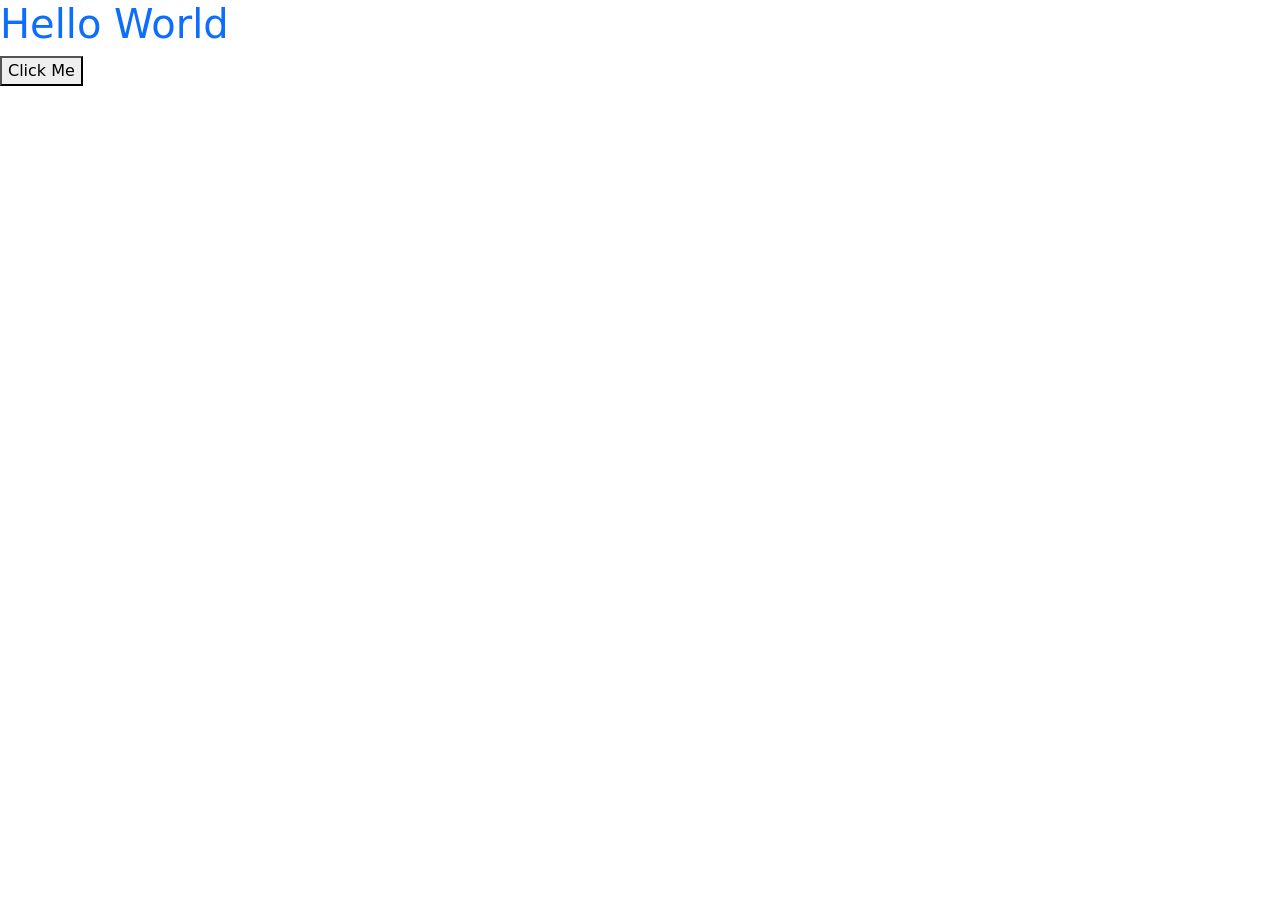
==== index.html @ 09d43cd0 "chore: testing the bootstrap installation" ====
<!DOCTYPE html>
<html lang="en">
<head>
    <meta charset="UTF-8">
    <meta name="viewport" content="width=device-width, initial-scale=1.0">
    <title>E-Report</title>
    <link rel="stylesheet" href="assets/bootstrap/css/bootstrap.min.css">
</head>
<body>
    
    <h1 class="text-primary">Hello World</h1>
    <button data-bs-toggle="dropdown">Click Me</button>

    <ul class="dropdown-menu">
        <li class="dropdown-item">Berhasil</li>
    </ul>

    <script src="assets/bootstrap/js/bootstrap.bundle.min.js"></script>
</body>
</html>
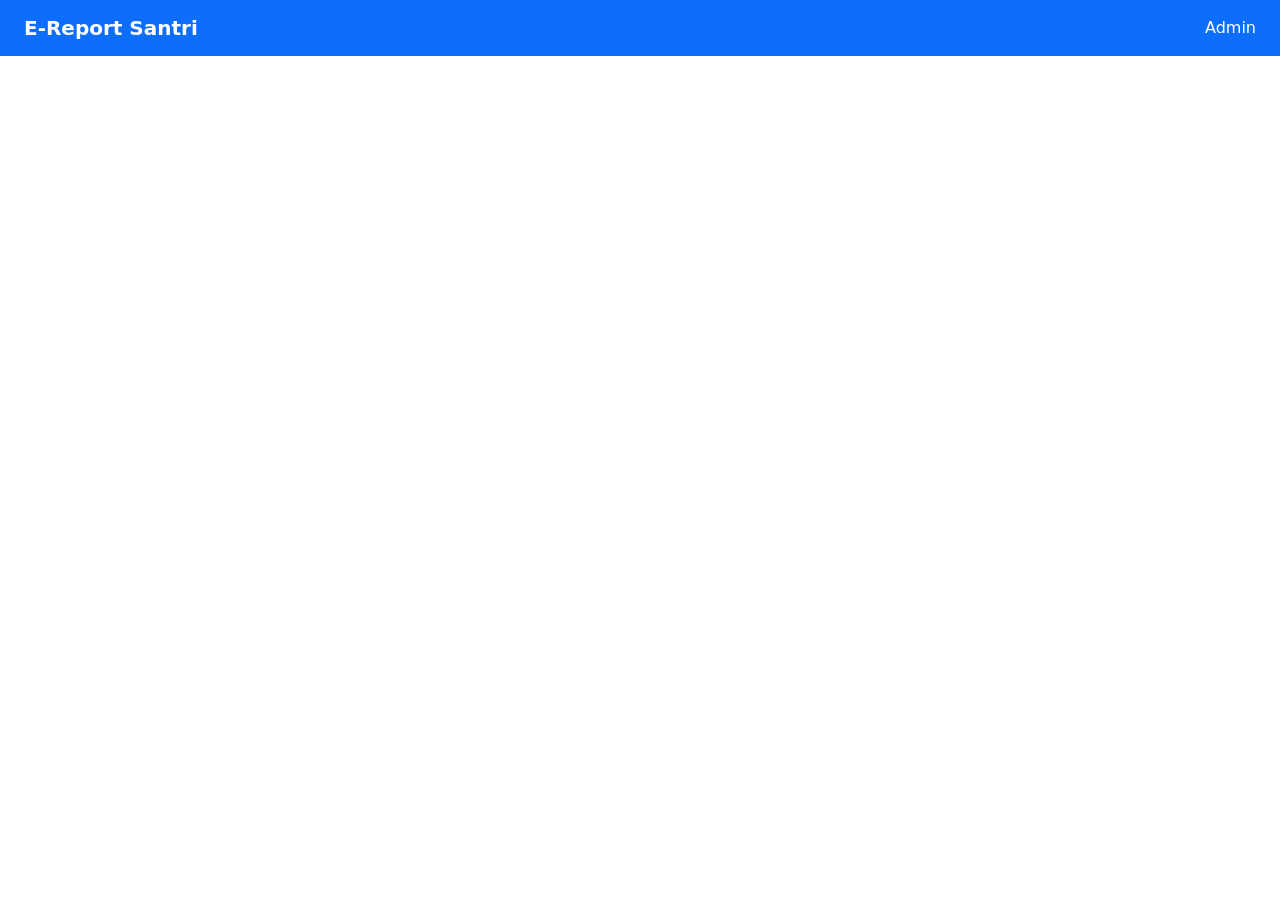
==== commit 679bd42d: "feat(nav): add navbar to the first page" ====
--- a/index.html
+++ b/index.html
@@ -8,12 +8,12 @@
 </head>
 <body>
     
-    <h1 class="text-primary">Hello World</h1>
-    <button data-bs-toggle="dropdown">Click Me</button>
-
-    <ul class="dropdown-menu">
-        <li class="dropdown-item">Berhasil</li>
-    </ul>
+    <nav class="navbar bg-primary text-white px-4">
+        <span class="navbar-brand text-white fw-bold">
+            E-Report Santri
+        </span>
+        <span>Admin</span>
+    </nav>
 
     <script src="assets/bootstrap/js/bootstrap.bundle.min.js"></script>
 </body>
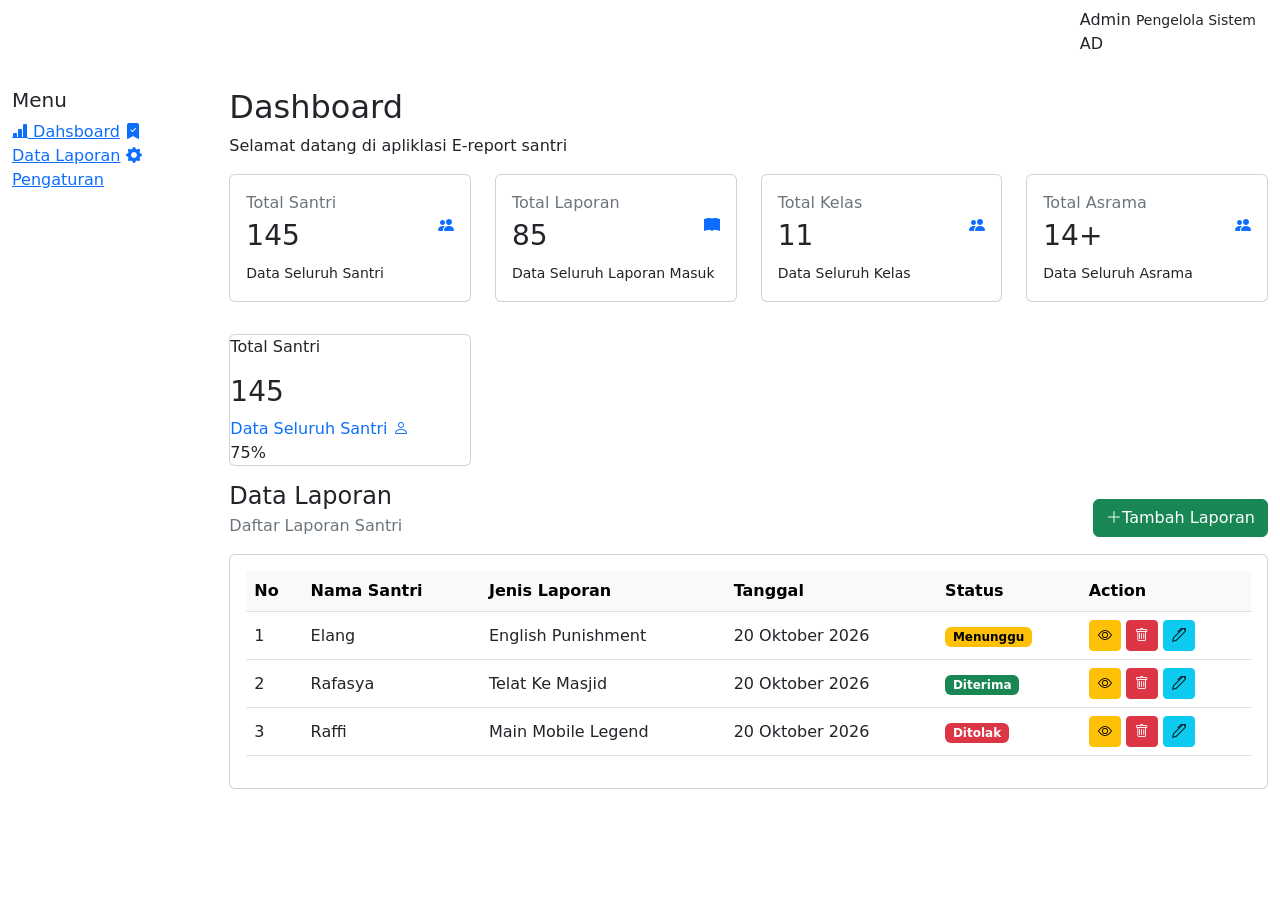
==== commit e6185372: "feat: add navbar and data preview with card" ====
--- a/index.html
+++ b/index.html
@@ -5,15 +5,200 @@
     <meta name="viewport" content="width=device-width, initial-scale=1.0">
     <title>E-Report</title>
     <link rel="stylesheet" href="assets/bootstrap/css/bootstrap.min.css">
+    <link rel="stylesheet" href="style.css">
+    <link rel="stylesheet" href="https://cdn.jsdelivr.net/npm/bootstrap-icons@1.13.2/font/bootstrap-icons.min.css">
 </head>
 <body>
     
-    <nav class="navbar bg-primary text-white px-4">
+    <nav class="navbar topbar px-4">
         <span class="navbar-brand text-white fw-bold">
-            E-Report Santri
+            E-Report <span class="brand-light">Santri</span>
         </span>
-        <span>Admin</span>
+        <div class="admin-profile">
+            <div>
+                 <span>Admin</span>
+                 <small>Pengelola Sistem</small>
+            </div>
+            <div class="admin-avatar">AD</div>
+        </div>
     </nav>
+
+    <div class="row">
+        <aside class="sidebar col-lg-2 p-4">
+            <h5 class="menu-label">Menu</h5>
+            <a href="" class="menu-link active"> <i class="bi bi-bar-chart-line-fill"></i> Dahsboard</a>
+            <a href="" class="menu-link"> <i class="bi bi-bookmark-check-fill"></i> Data Laporan</a>
+            <a href="" class="menu-link"> <i class="bi bi-gear-fill"></i> Pengaturan</a>
+        </aside>
+        <main class="col-lg-10 p-4">
+            <h2>Dashboard</h2>
+            <p>Selamat datang di apliklasi E-report santri</p>
+            <div class="row">
+                <!-- Card 1 -->
+                <div class="col-lg-3">
+                    <div class="card stat-card h-100">
+                        <div class="card-body">
+                        <div class="d-flex justify-content-between align-items-center">
+                            <div>
+                                <p class="text-secondary mb-1">Total Santri</p>
+                                <h3>145</h3>
+
+                            </div>
+                                <div class="stat-icon bg-primary-subtle text-primary">
+                                    <i class="bi bi-people-fill"></i>
+                                </div>
+                        </div>
+                        <small>Data Seluruh Santri</small>
+                    </div>
+                </div>
+                </div>
+                <!-- Card 1 -->
+                <div class="col-lg-3">
+                    <div class="card stat-card h-100">
+                        <div class="card-body">
+                        <div class="d-flex justify-content-between align-items-center">
+                            <div>
+                                <p class="text-secondary mb-1">Total Laporan</p>
+                                <h3>85</h3>
+
+                            </div>
+                                <div class="stat-icon bg-primary-subtle text-primary">
+                                    <i class="bi bi-book-fill"></i>
+                                </div>
+                        </div>
+                        <small>Data Seluruh Laporan Masuk</small>
+                    </div>
+                </div>
+                </div>
+                <!-- Card 1 -->
+                <div class="col-lg-3">
+                    <div class="card stat-card h-100">
+                        <div class="card-body">
+                        <div class="d-flex justify-content-between align-items-center">
+                            <div>
+                                <p class="text-secondary mb-1">Total Kelas</p>
+                                <h3>11</h3>
+
+                            </div>
+                                <div class="stat-icon bg-primary-subtle text-primary">
+                                    <i class="bi bi-people-fill"></i>
+                                </div>
+                        </div>
+                        <small>Data Seluruh Kelas</small>
+                    </div>
+                </div>
+                </div>
+                <!-- Card 1 -->
+                <div class="col-lg-3">
+                    <div class="card stat-card h-100">
+                        <div class="card-body">
+                        <div class="d-flex justify-content-between align-items-center">
+                            <div>
+                                <p class="text-secondary mb-1">Total Asrama</p>
+                                <h3>14+</h3>
+
+                            </div>
+                                <div class="stat-icon bg-primary-subtle text-primary">
+                                    <i class="bi bi-people-fill"></i>
+                                </div>
+                        </div>
+                        <small>Data Seluruh Asrama</small>
+                    </div>
+                </div>
+                </div>
+            </div>
+            
+            <div class="row g-4 mt-2">
+                <!-- Total Santri -->
+                 <div class="col-lg-3">
+                    <div class="card stat-card">
+                        <div class="stat-atas">
+                            <div>
+                                <p class="stat-label">Total Santri</p>
+                                <h3 class="stat-number">145</h3>
+                                <span class="stat-keterangan text-primary"> 
+                                    Data Seluruh Santri
+                                    <i class="bi bi-person"></i>
+                                </span>
+                            </div>
+                            <div class="lingkaran-progres progres-biru">
+                                <div class="isi-lingkaran"><span>75%</span></div>
+                            </div>
+                        </div>
+                        <div class="garis-progres">
+                            <div class="isi-garis garis-biru"></div>
+                        </div>
+                    </div>
+                 </div>
+            </div>
+
+            <div class="mt-3">
+                <div class="d-flex justify-content-between align-items-center">
+                    <div>
+                        <h4 class="judul-bagian mb-1">Data Laporan</h4>
+                        <p class="text-secondary">Daftar Laporan Santri</p>
+                    </div>
+                    <button class="btn btn-success"> <i class="bi bi-plus-lg"></i>Tambah Laporan</button>
+                </div>
+                <div class="card tabel-laporan">
+                    <div class="card-body">
+                        <div class="table-responsive">
+                            <table class="table table-hover align-middle">
+                                <thead class="table-light">
+                                    <tr>
+                                        <th>No</th>
+                                        <th>Nama Santri</th>
+                                        <th>Jenis Laporan</th>
+                                        <th>Tanggal</th>
+                                        <th>Status</th>
+                                        <th>Action</th>
+                                    </tr>
+                                </thead>
+                                <tbody>
+                                    <tr>
+                                        <td>1</td>
+                                        <td>Elang</td>
+                                        <td>English Punishment</td>
+                                        <td>20 Oktober 2026</td>
+                                        <td> <span class="badge text-bg-warning">Menunggu</span></td>
+                                        <td>
+                                            <button class="btn btn-sm btn-warning"><i class="bi bi-eye"></i></button>
+                                            <button class="btn btn-sm btn-danger"><i class="bi bi-trash"></i></button>
+                                            <button class="btn btn-sm btn-info"><i class="bi bi-pen"></i></button>
+                                        </td>
+                                    </tr>
+                                    <tr>
+                                        <td>2</td>
+                                        <td>Rafasya</td>
+                                        <td>Telat Ke Masjid</td>
+                                        <td>20 Oktober 2026</td>
+                                        <td> <span class="badge text-bg-success">Diterima</span></td>
+                                        <td>
+                                            <button class="btn btn-sm btn-warning"><i class="bi bi-eye"></i></button>
+                                            <button class="btn btn-sm btn-danger"><i class="bi bi-trash"></i></button>
+                                            <button class="btn btn-sm btn-info"><i class="bi bi-pen"></i></button>
+                                        </td>
+                                    </tr>
+                                    <tr>
+                                        <td>3</td>
+                                        <td>Raffi</td>
+                                        <td>Main Mobile Legend</td>
+                                        <td>20 Oktober 2026</td>
+                                        <td> <span class="badge text-bg-danger">Ditolak</span></td>
+                                        <td>
+                                            <button class="btn btn-sm btn-warning"><i class="bi bi-eye"></i></button>
+                                            <button class="btn btn-sm btn-danger"><i class="bi bi-trash"></i></button>
+                                            <button class="btn btn-sm btn-info"><i class="bi bi-pen"></i></button>
+                                        </td>
+                                    </tr>
+                                </tbody>
+                            </table>
+                        </div>
+                    </div>
+                </div>
+            </div>
+        </main>
+    </div>
 
     <script src="assets/bootstrap/js/bootstrap.bundle.min.js"></script>
 </body>
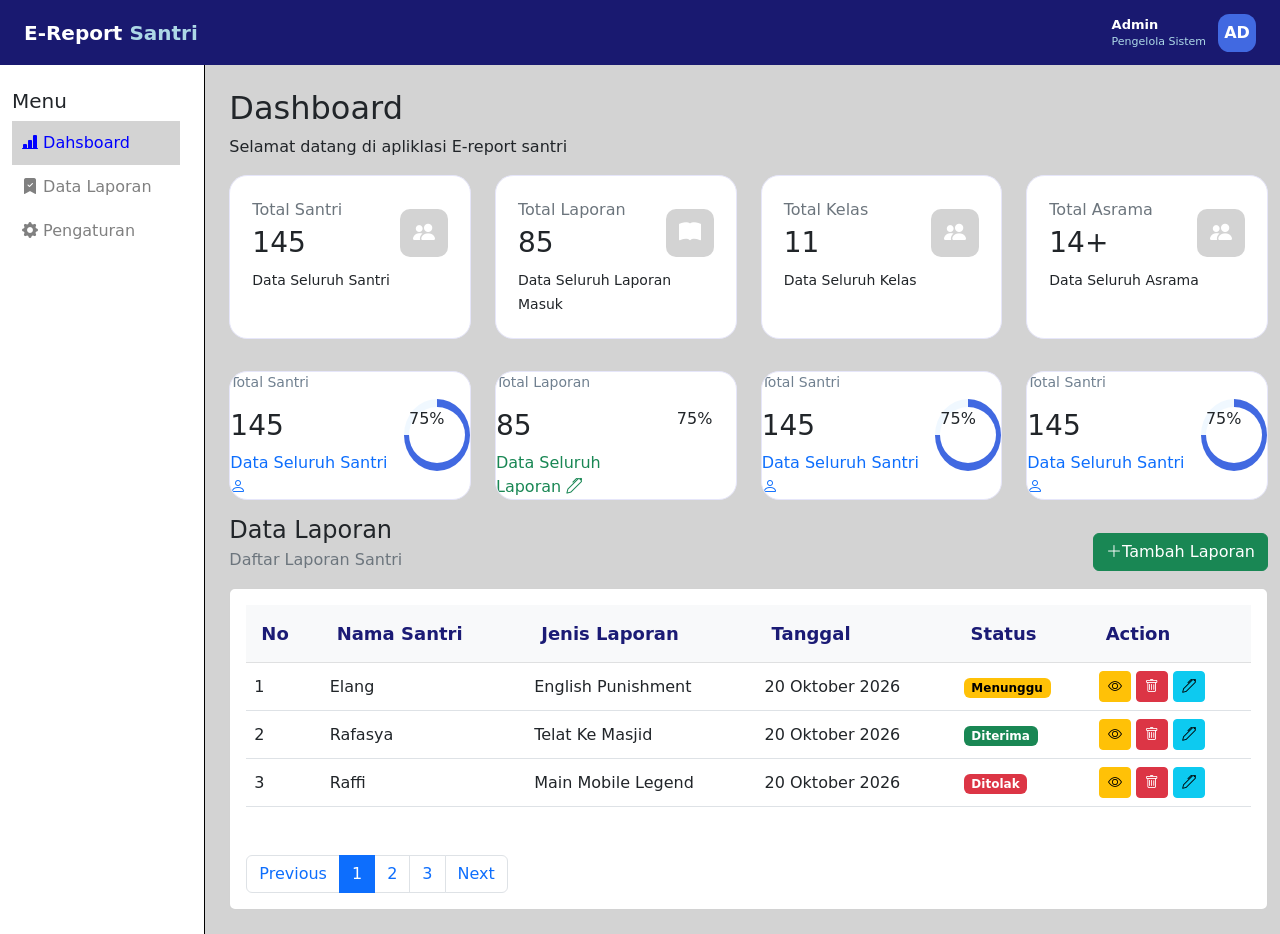
==== commit db3088ce: "feat(stat): add statistic and pagination for the data" ====
--- a/index.html
+++ b/index.html
@@ -27,7 +27,7 @@
         <aside class="sidebar col-lg-2 p-4">
             <h5 class="menu-label">Menu</h5>
             <a href="" class="menu-link active"> <i class="bi bi-bar-chart-line-fill"></i> Dahsboard</a>
-            <a href="" class="menu-link"> <i class="bi bi-bookmark-check-fill"></i> Data Laporan</a>
+            <a href="statistic.html" class="menu-link"> <i class="bi bi-bookmark-check-fill"></i> Data Laporan</a>
             <a href="" class="menu-link"> <i class="bi bi-gear-fill"></i> Pengaturan</a>
         </aside>
         <main class="col-lg-10 p-4">
@@ -44,7 +44,7 @@
                                 <h3>145</h3>
 
                             </div>
-                                <div class="stat-icon bg-primary-subtle text-primary">
+                                <div class="stat-icon bg-primary-subtle text-white">
                                     <i class="bi bi-people-fill"></i>
                                 </div>
                         </div>
@@ -62,7 +62,7 @@
                                 <h3>85</h3>
 
                             </div>
-                                <div class="stat-icon bg-primary-subtle text-primary">
+                                <div class="stat-icon bg-primary-subtle text-white">
                                     <i class="bi bi-book-fill"></i>
                                 </div>
                         </div>
@@ -80,7 +80,7 @@
                                 <h3>11</h3>
 
                             </div>
-                                <div class="stat-icon bg-primary-subtle text-primary">
+                                <div class="stat-icon bg-primary-subtle text-white">
                                     <i class="bi bi-people-fill"></i>
                                 </div>
                         </div>
@@ -98,7 +98,7 @@
                                 <h3>14+</h3>
 
                             </div>
-                                <div class="stat-icon bg-primary-subtle text-primary">
+                                <div class="stat-icon bg-primary-subtle text-white">
                                     <i class="bi bi-people-fill"></i>
                                 </div>
                         </div>
@@ -110,6 +110,8 @@
             
             <div class="row g-4 mt-2">
                 <!-- Total Santri -->
+                 
+                <!-- card stat 1 -->
                  <div class="col-lg-3">
                     <div class="card stat-card">
                         <div class="stat-atas">
@@ -130,6 +132,76 @@
                         </div>
                     </div>
                  </div>
+                 <!-- End stat card 2 -->
+                <!-- card stat 2 -->
+                 <div class="col-lg-3">
+                    <div class="card stat-card">
+                        <div class="stat-atas">
+                            <div>
+                                <p class="stat-label">Total Laporan</p>
+                                <h3 class="stat-number">85</h3>
+                                <span class="stat-keterangan text-success"> 
+                                    Data Seluruh Laporan
+                                    <i class="bi bi-pen"></i>
+                                </span>
+                            </div>
+                            <div class="lingkaran-progres progres-hijau">
+                                <div class="isi-lingkaran"><span>75%</span></div>
+                            </div>
+                        </div>
+                        <div class="garis-progres">
+                            <div class="isi-garis garis-hijau"></div>
+                        </div>
+                    </div>
+                 </div>
+
+                 <!-- End stat card 3 -->
+                <!-- card stat 3 -->
+                 <div class="col-lg-3">
+                    <div class="card stat-card">
+                        <div class="stat-atas">
+                            <div>
+                                <p class="stat-label">Total Santri</p>
+                                <h3 class="stat-number">145</h3>
+                                <span class="stat-keterangan text-primary"> 
+                                    Data Seluruh Santri
+                                    <i class="bi bi-person"></i>
+                                </span>
+                            </div>
+                            <div class="lingkaran-progres progres-biru">
+                                <div class="isi-lingkaran"><span>75%</span></div>
+                            </div>
+                        </div>
+                        <div class="garis-progres">
+                            <div class="isi-garis garis-biru"></div>
+                        </div>
+                    </div>
+                 </div>
+
+                 <!-- End stat card 4 -->
+                <!-- card stat 4 -->
+                 <div class="col-lg-3">
+                    <div class="card stat-card">
+                        <div class="stat-atas">
+                            <div>
+                                <p class="stat-label">Total Santri</p>
+                                <h3 class="stat-number">145</h3>
+                                <span class="stat-keterangan text-primary"> 
+                                    Data Seluruh Santri
+                                    <i class="bi bi-person"></i>
+                                </span>
+                            </div>
+                            <div class="lingkaran-progres progres-biru">
+                                <div class="isi-lingkaran"><span>75%</span></div>
+                            </div>
+                        </div>
+                        <div class="garis-progres">
+                            <div class="isi-garis garis-biru"></div>
+                        </div>
+                    </div>
+                 </div>
+                 <!-- End stat card -->
+
             </div>
 
             <div class="mt-3">
@@ -195,8 +267,16 @@
                             </table>
                         </div>
                     </div>
-                </div>
-            </div>
+                    <ul class="pagination m-3">
+                        <li class="page-item"><a href="" class="page-link">Previous</a></li>
+                        <li class="page-item"><a href="" class="page-link active">1</a></li>
+                        <li class="page-item"><a href="" class="page-link">2</a></li>
+                        <li class="page-item"><a href="" class="page-link">3</a></li>
+                        <li class="page-item"><a href="" class="page-link">Next</a></li>
+                    </ul>
+                </div>
+            </div>
+
         </main>
     </div>
 
--- a/style.css
+++ b/style.css
@@ -0,0 +1,143 @@
+body {
+    background-color: lightgrey;
+}
+
+    /* Syle Navbar  */
+.topbar {
+    background-color: midnightblue;
+    min-height: 65px;
+
+}
+
+.brand-light {
+    color: lightblue;
+}
+
+.admin-profile {
+    display: flex;
+    color: white;
+    align-items: center;
+    gap: 12px;
+}
+
+.admin-profile span, .admin-profile small {
+    display: block;
+}
+
+.admin-profile span {
+    font-size: 13px;
+    font-weight: bold;
+}
+
+.admin-profile small {
+    color: lightblue;
+    font-size: 11px;
+}
+
+.admin-avatar {
+    background-color: royalblue;
+    color: white;
+    width: 38px;
+    height: 38px;
+    display: flex;
+    align-items: center;
+    justify-content: center;
+    border-radius: 30%;
+    font-weight: bold;
+}
+
+    /* Style Sidebar */
+.sidebar {
+    background-color: white;
+    min-height: calc(100vh - 56px);
+    border-right: 1px solid black;
+    display: flex;
+    flex-direction: column;
+}
+
+.menu-link {
+    text-decoration: none;
+    color: gray;
+    padding: 10px;
+}
+
+.menu-link.active {
+    background-color: lightgray;
+    color: blue;
+}
+
+/* Style Stat */
+.stat-card {
+    border: none;
+    border-radius: 12px;
+    transition: all 0.3s ease;
+}
+
+.stat-card:hover {
+    transform: translateY(-5px);
+    box-shadow: 0px 8px 20px rgba(0, 0, 0, 0.2);
+}
+
+.stat-icon {
+    width: 48px;
+    height: 48px;
+    border-radius: 10px;
+    background-color: lightgray;
+    display: flex;
+    justify-content: center;
+    align-items: center;
+    font-size: 22px;
+}
+
+.tabel-laporan thead th {
+    color: rgb(27, 27, 117);
+    white-space: nowrap;
+    font-size: 18px;
+    padding: 15px;
+}
+
+/* Style Statistic */
+.stat-card {
+    border: 1px solid lavender;
+    border-radius: 18px;
+    overflow: hidden;
+}
+
+.stat-card .card-body {
+    padding: 22px;
+}
+
+.stat-atas {
+    display: flex;
+    justify-content: space-between;
+    align-items: center;
+    gap: 10px;
+}
+
+.stat-label {
+    color: slategray;
+    font-size: 14px;
+}
+
+.lingkaran-progres {
+    width: 72px;
+    height: 72px;
+    border-radius: 50%;
+    display: flex;
+    align-items: center;
+    justify-content: center;
+}
+
+.progres-biru {
+    background: conic-gradient(
+        royalblue 0% 75%,
+        aliceblue 75% 100%
+    );
+}
+
+.isi-lingkaran {
+    width: 56px;
+    height: 56px;
+    background-color: white;
+    border-radius: 50%;
+}
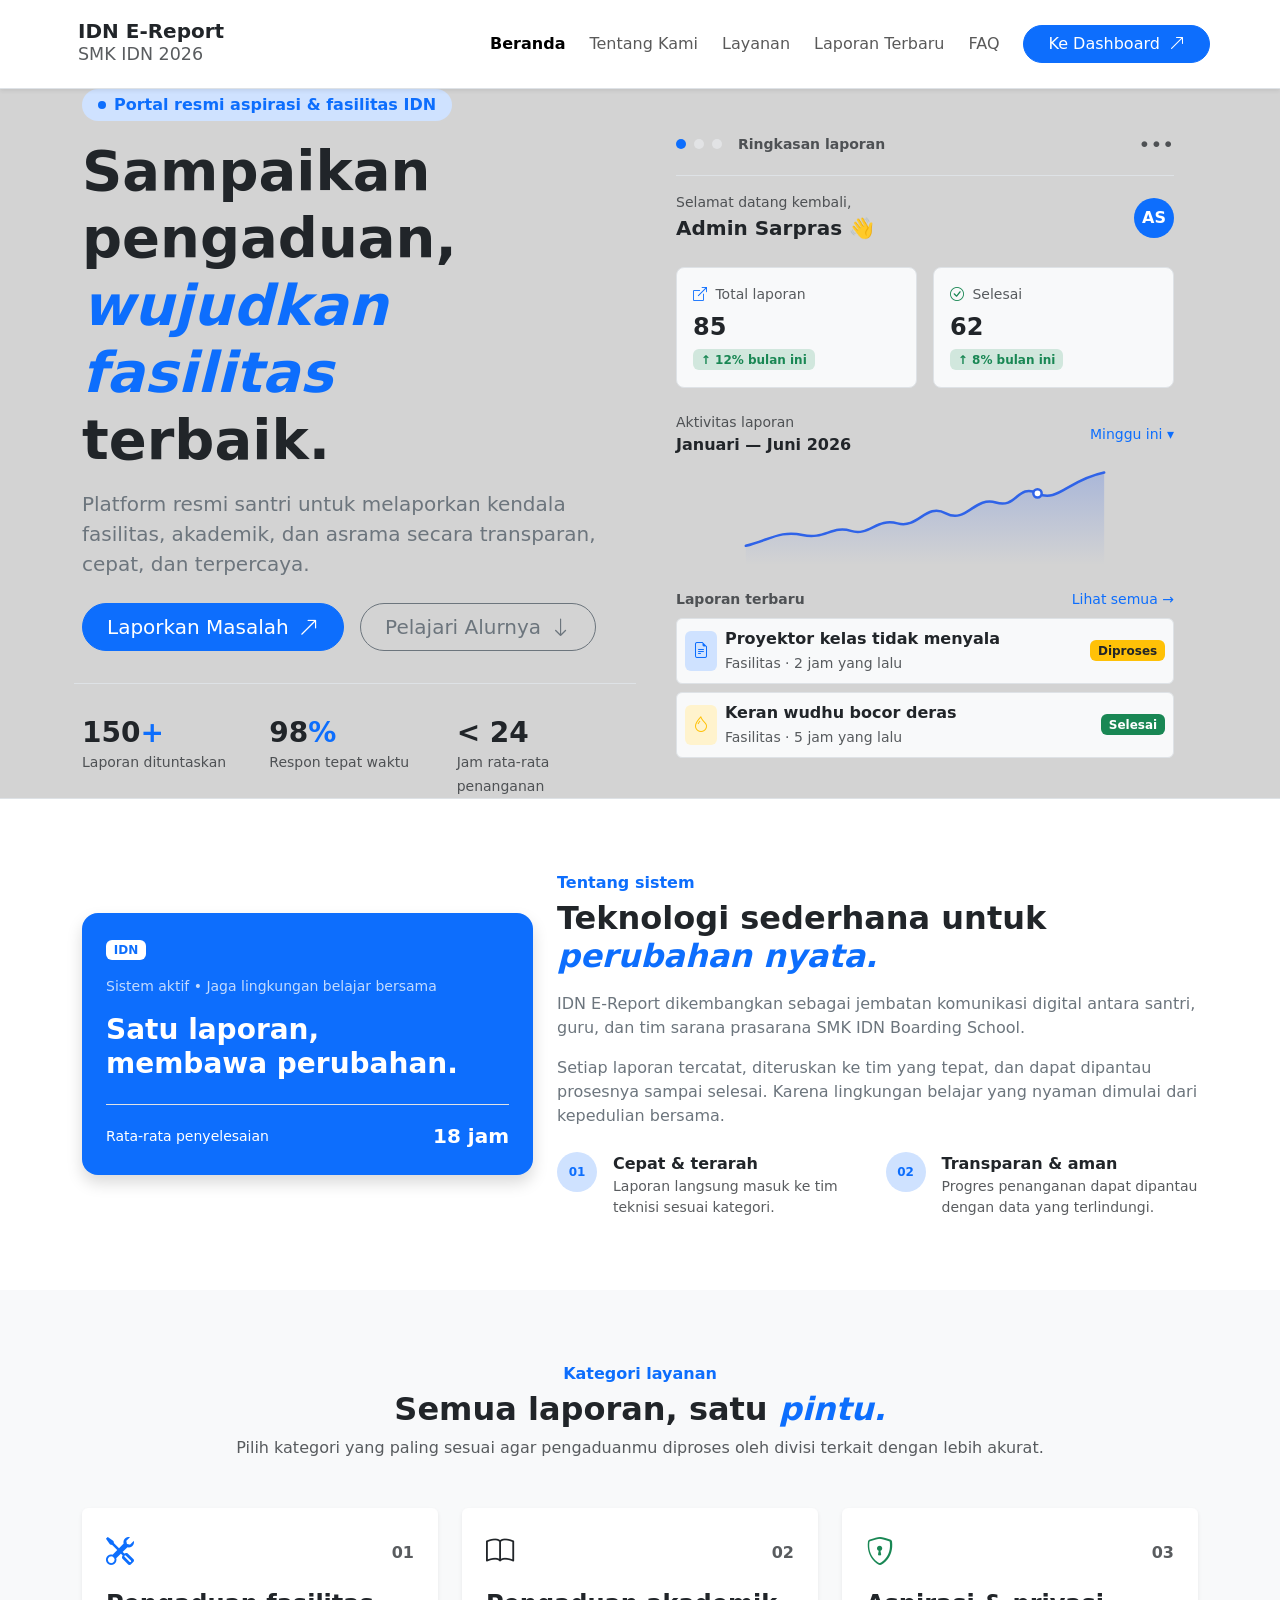
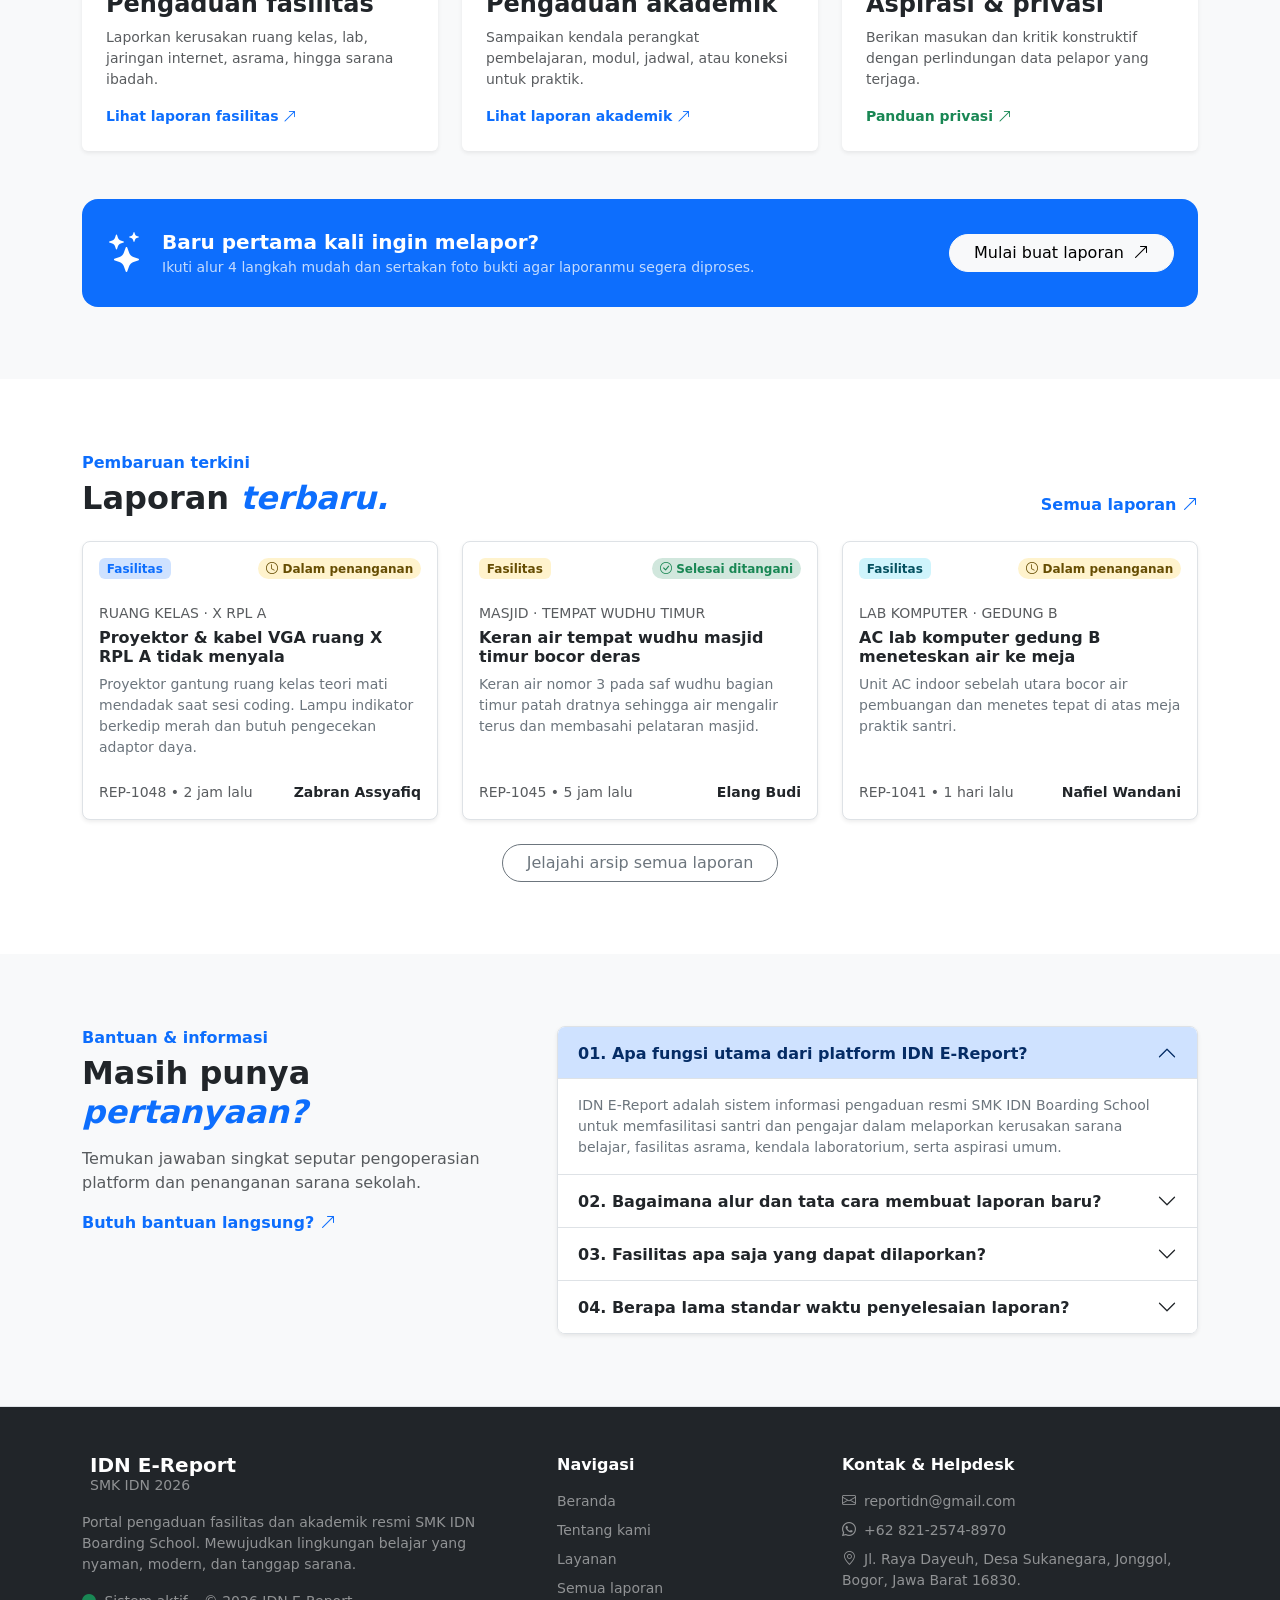
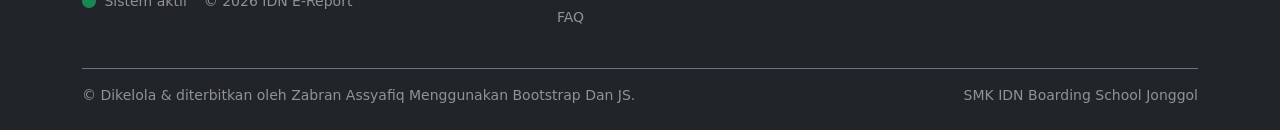
==== commit 9e9cdcb8: "feat: index.html for the better experiences" ====
--- a/index.html
+++ b/index.html
@@ -1,285 +1,468 @@
 <!DOCTYPE html>
-<html lang="en">
+<html lang="id">
 <head>
     <meta charset="UTF-8">
     <meta name="viewport" content="width=device-width, initial-scale=1.0">
-    <title>E-Report</title>
-    <link rel="stylesheet" href="assets/bootstrap/css/bootstrap.min.css">
+    <meta name="description" content="IDN E-Report adalah portal pengaduan fasilitas, akademik, dan aspirasi santri SMK IDN Boarding School.">
+    <title>IDN E-Report 2026 | Portal Pengaduan & Fasilitas Siswa</title>
+    <link rel="preconnect" href="https://fonts.googleapis.com">
+    <link rel="preconnect" href="https://fonts.gstatic.com" crossorigin>
+    <link href="https://fonts.googleapis.com/css2?family=Plus+Jakarta+Sans:wght@400;500;600;700;800&display=swap" rel="stylesheet">
+    <link href="https://cdn.jsdelivr.net/npm/bootstrap@5.3.3/dist/css/bootstrap.min.css" rel="stylesheet">
+    <link rel="stylesheet" href="https://cdn.jsdelivr.net/npm/bootstrap-icons@1.11.3/font/bootstrap-icons.min.css">
     <link rel="stylesheet" href="style.css">
-    <link rel="stylesheet" href="https://cdn.jsdelivr.net/npm/bootstrap-icons@1.13.2/font/bootstrap-icons.min.css">
 </head>
-<body>
-    
-    <nav class="navbar topbar px-4">
-        <span class="navbar-brand text-white fw-bold">
-            E-Report <span class="brand-light">Santri</span>
-        </span>
-        <div class="admin-profile">
-            <div>
-                 <span>Admin</span>
-                 <small>Pengelola Sistem</small>
-            </div>
-            <div class="admin-avatar">AD</div>
+<body class="landing-page">
+
+    <!-- Header Navigation -->
+    <header class="sticky-top bg-white border-bottom shadow-sm">
+        <nav class="navbar navbar-expand-lg navbar-light container py-3" aria-label="Navigasi utama">
+            <a class="navbar-brand d-flex align-items-center gap-2" href="index.html" aria-label="IDN E-Report beranda">
+                <span class="brand-mark" aria-hidden="true"><span></span><span></span><span></span></span>
+                <span class="d-flex flex-column leading-tight">
+                    <strong class="lh-1 fs-5 text-dark">IDN E-Report</strong>
+                    <small class="text-muted fs-7">SMK IDN 2026</small>
+                </span>
+            </a>
+            
+            <button class="navbar-toggler border-0" type="button" data-bs-toggle="collapse" data-bs-target="#navLinks" aria-controls="navLinks" aria-expanded="false" aria-label="Buka navigasi">
+                <span class="navbar-toggler-icon"></span>
+            </button>
+
+            <div class="collapse navbar-collapse" id="navLinks">
+                <ul class="navbar-nav ms-auto align-items-lg-center gap-2 mt-3 mt-lg-0">
+                    <li class="nav-item"><a class="nav-link active fw-semibold" href="#home">Beranda</a></li>
+                    <li class="nav-item"><a class="nav-link" href="#about">Tentang Kami</a></li>
+                    <li class="nav-item"><a class="nav-link" href="#services">Layanan</a></li>
+                    <li class="nav-item"><a class="nav-link" href="#recent">Laporan Terbaru</a></li>
+                    <li class="nav-item"><a class="nav-link" href="#faq">FAQ</a></li>
+                    <li class="nav-item ms-lg-2">
+                        <a class="btn btn-primary rounded-pill px-4" href="dashboard.html">Ke Dashboard <i class="bi bi-arrow-up-right ms-1"></i></a>
+                    </li>
+                </ul>
+            </div>
+        </nav>
+    </header>
+
+    <main>
+        <!-- Hero Section -->
+        <section class="hero-section" id="home">
+            <div class="container">
+                <div class="row align-items-center gy-5">
+                    <div class="col-lg-6">
+                        <div class="d-inline-flex align-items-center gap-2 bg-primary-subtle text-primary fw-semibold px-3 py-1 rounded-pill mb-3">
+                            <span class="bg-primary rounded-circle" style="width: 8px; height: 8px;"></span>
+                            Portal resmi aspirasi & fasilitas IDN
+                        </div>
+                        <h1 class="display-4 fw-bold text-dark mb-3">
+                            Sampaikan pengaduan,<br><em class="text-primary fs-inherit font-style-normal">wujudkan fasilitas</em><br>terbaik.
+                        </h1>
+                        <p class="lead text-secondary mb-4">Platform resmi santri untuk melaporkan kendala fasilitas, akademik, dan asrama secara transparan, cepat, dan terpercaya.</p>
+                        
+                        <div class="d-flex flex-wrap gap-3 mb-5">
+                            <a class="btn btn-primary btn-lg rounded-pill px-4" href="dashboard.html#new-report">Laporkan Masalah <i class="bi bi-arrow-up-right ms-1"></i></a>
+                            <a class="btn btn-outline-secondary btn-lg rounded-pill px-4" href="#about">Pelajari Alurnya <i class="bi bi-arrow-down ms-1"></i></a>
+                        </div>
+
+                        <div class="row pt-3 border-top g-3 text-center text-sm-start">
+                            <div class="col-4">
+                                <h3 class="fw-bold mb-0 text-dark">150<span class="text-primary">+</span></h3>
+                                <small class="text-muted">Laporan dituntaskan</small>
+                            </div>
+                            <div class="col-4">
+                                <h3 class="fw-bold mb-0 text-dark">98<span class="text-primary">%</span></h3>
+                                <small class="text-muted">Respon tepat waktu</small>
+                            </div>
+                            <div class="col-4">
+                                <h3 class="fw-bold mb-0 text-dark">&lt; 24</h3>
+                                <small class="text-muted">Jam rata-rata penanganan</small>
+                            </div>
+                        </div>
+                    </div>
+
+                    <!-- Visual / Dashboard Preview Card -->
+                    <div class="col-lg-6">
+                        <div class="dashboard-preview p-4 position-relative">
+                            <div class="d-flex justify-content-between align-items-center pb-3 mb-3 border-bottom">
+                                <div class="d-flex align-items-center gap-2">
+                                    <span class="bg-primary rounded-circle" style="width: 10px; height: 10px;"></span>
+                                    <span class="bg-secondary-subtle rounded-circle" style="width: 10px; height: 10px;"></span>
+                                    <span class="bg-secondary-subtle rounded-circle" style="width: 10px; height: 10px;"></span>
+                                    <small class="fw-semibold text-muted ms-2">Ringkasan laporan</small>
+                                </div>
+                                <span class="text-muted fs-5">•••</span>
+                            </div>
+
+                            <div class="d-flex justify-content-between align-items-center mb-4">
+                                <div>
+                                    <small class="text-muted d-block">Selamat datang kembali,</small>
+                                    <strong class="fs-5">Admin Sarpras 👋</strong>
+                                </div>
+                                <span class="avatar bg-primary text-white rounded-circle d-flex align-items-center justify-content-center fw-bold" style="width: 40px; height: 40px;">AS</span>
+                            </div>
+
+                            <div class="row g-3 mb-4">
+                                <div class="col-6">
+                                    <div class="p-3 bg-light rounded-3 border">
+                                        <small class="text-muted d-block mb-1"><i class="bi bi-box-arrow-up-right text-primary me-1"></i> Total laporan</small>
+                                        <div class="fs-4 fw-bold">85</div>
+                                        <span class="badge bg-success-subtle text-success mt-1">↑ 12% bulan ini</span>
+                                    </div>
+                                </div>
+                                <div class="col-6">
+                                    <div class="p-3 bg-light rounded-3 border">
+                                        <small class="text-muted d-block mb-1"><i class="bi bi-check-circle text-success me-1"></i> Selesai</small>
+                                        <div class="fs-4 fw-bold">62</div>
+                                        <span class="badge bg-success-subtle text-success mt-1">↑ 8% bulan ini</span>
+                                    </div>
+                                </div>
+                            </div>
+
+                            <div class="mb-4">
+                                <div class="d-flex justify-content-between align-items-center mb-2">
+                                    <div><small class="text-muted d-block">Aktivitas laporan</small><strong>Januari — Juni 2026</strong></div>
+                                    <small class="text-primary cursor-pointer">Minggu ini ▾</small>
+                                </div>
+                                <svg class="w-100" height="100" viewBox="0 0 430 120" role="img" aria-label="Grafik aktivitas laporan">
+                                    <defs>
+                                        <linearGradient id="areaFill" x1="0" x2="0" y1="0" y2="1">
+                                            <stop offset="0" stop-color="#2f63e8" stop-opacity=".25"/>
+                                            <stop offset="1" stop-color="#2f63e8" stop-opacity="0"/>
+                                        </linearGradient>
+                                    </defs>
+                                    <path d="M0 97 C28 90, 42 78, 68 84 S104 72, 126 79 S157 63, 182 70 S216 45, 240 58 S275 37, 300 45 S326 22, 350 34 S386 18, 430 9 L430 120 L0 120Z" fill="url(#areaFill)"/>
+                                    <path d="M0 97 C28 90, 42 78, 68 84 S104 72, 126 79 S157 63, 182 70 S216 45, 240 58 S275 37, 300 45 S326 22, 350 34 S386 18, 430 9" fill="none" stroke="#2f63e8" stroke-width="3" stroke-linecap="round"/>
+                                    <circle cx="350" cy="34" r="5" fill="#fff" stroke="#2f63e8" stroke-width="3"/>
+                                </svg>
+                            </div>
+
+                            <div class="d-flex justify-content-between align-items-center mb-2">
+                                <small class="text-muted fw-bold">Laporan terbaru</small>
+                                <a href="#recent" class="text-decoration-none small">Lihat semua →</a>
+                            </div>
+
+                            <div class="list-group list-group-flush gap-2">
+                                <div class="list-group-item bg-light border rounded p-2 d-flex justify-content-between align-items-center">
+                                    <div class="d-flex align-items-center gap-2">
+                                        <span class="bg-primary-subtle text-primary p-2 rounded"><i class="bi bi-file-earmark-text"></i></span>
+                                        <div>
+                                            <strong class="d-block fs-6">Proyektor kelas tidak menyala</strong>
+                                            <small class="text-muted">Fasilitas · 2 jam yang lalu</small>
+                                        </div>
+                                    </div>
+                                    <span class="badge bg-warning text-dark">Diproses</span>
+                                </div>
+                                <div class="list-group-item bg-light border rounded p-2 d-flex justify-content-between align-items-center">
+                                    <div class="d-flex align-items-center gap-2">
+                                        <span class="bg-warning-subtle text-warning p-2 rounded"><i class="bi bi-droplet"></i></span>
+                                        <div>
+                                            <strong class="d-block fs-6">Keran wudhu bocor deras</strong>
+                                            <small class="text-muted">Fasilitas · 5 jam yang lalu</small>
+                                        </div>
+                                    </div>
+                                    <span class="badge bg-success">Selesai</span>
+                                </div>
+                            </div>
+                        </div>
+                    </div>
+                </div>
+            </div>
+        </section>
+
+        <!-- About Section -->
+        <section class="py-5 bg-white border-top" id="about">
+            <div class="container my-4">
+                <div class="row align-items-center gy-5">
+                    <div class="col-lg-5">
+                        <div class="p-4 bg-primary text-white rounded-4 shadow position-relative">
+                            <span class="badge bg-white text-primary mb-3">IDN</span>
+                            <small class="d-block opacity-75">Sistem aktif • Jaga lingkungan belajar bersama</small>
+                            <h3 class="fw-bold my-3">Satu laporan,<br>membawa perubahan.</h3>
+                            <div class="mt-4 pt-3 border-top border-white-50 d-flex justify-content-between align-items-center">
+                                <small>Rata-rata penyelesaian</small>
+                                <strong class="fs-5">18 jam</strong>
+                            </div>
+                        </div>
+                    </div>
+                    <div class="col-lg-7">
+                        <span class="text-primary fw-semibold d-block mb-1">Tentang sistem</span>
+                        <h2 class="fw-bold mb-3">Teknologi sederhana untuk <em class="text-primary font-style-normal">perubahan nyata.</em></h2>
+                        <p class="text-secondary">IDN E-Report dikembangkan sebagai jembatan komunikasi digital antara santri, guru, dan tim sarana prasarana SMK IDN Boarding School.</p>
+                        <p class="text-secondary mb-4">Setiap laporan tercatat, diteruskan ke tim yang tepat, dan dapat dipantau prosesnya sampai selesai. Karena lingkungan belajar yang nyaman dimulai dari kepedulian bersama.</p>
+                        
+                        <div class="row g-3">
+                            <div class="col-md-6">
+                                <div class="d-flex gap-3">
+                                    <span class="badge bg-primary-subtle text-primary rounded-circle p-3 d-flex align-items-center justify-content-center fw-bold" style="width: 40px; height: 40px;">01</span>
+                                    <div>
+                                        <strong>Cepat & terarah</strong>
+                                        <p class="small text-muted mb-0">Laporan langsung masuk ke tim teknisi sesuai kategori.</p>
+                                    </div>
+                                </div>
+                            </div>
+                            <div class="col-md-6">
+                                <div class="d-flex gap-3">
+                                    <span class="badge bg-primary-subtle text-primary rounded-circle p-3 d-flex align-items-center justify-content-center fw-bold" style="width: 40px; height: 40px;">02</span>
+                                    <div>
+                                        <strong>Transparan & aman</strong>
+                                        <p class="small text-muted mb-0">Progres penanganan dapat dipantau dengan data yang terlindungi.</p>
+                                    </div>
+                                </div>
+                            </div>
+                        </div>
+                    </div>
+                </div>
+            </div>
+        </section>
+
+        <!-- Services Section -->
+        <section class="py-5 bg-light" id="services">
+            <div class="container my-4">
+                <div class="text-center max-w-2xl mx-auto mb-5">
+                    <span class="text-primary fw-semibold d-block mb-1">Kategori layanan</span>
+                    <h2 class="fw-bold">Semua laporan, satu <em class="text-primary font-style-normal">pintu.</em></h2>
+                    <p class="text-muted">Pilih kategori yang paling sesuai agar pengaduanmu diproses oleh divisi terkait dengan lebih akurat.</p>
+                </div>
+
+                <div class="row g-4 mb-5">
+                    <div class="col-md-4">
+                        <div class="card h-100 border-0 shadow-sm p-4 service-card">
+                            <div class="d-flex justify-content-between align-items-center mb-3">
+                                <span class="fs-3 text-primary"><i class="bi bi-tools"></i></span>
+                                <span class="text-muted fw-bold">01</span>
+                            </div>
+                            <h4 class="fw-bold">Pengaduan fasilitas</h4>
+                            <p class="text-muted small">Laporkan kerusakan ruang kelas, lab, jaringan internet, asrama, hingga sarana ibadah.</p>
+                            <a class="mt-auto text-decoration-none fw-semibold small" href="reports.html?category=fasilitas">Lihat laporan fasilitas <i class="bi bi-arrow-up-right"></i></a>
+                        </div>
+                    </div>
+                    <div class="col-md-4">
+                        <div class="card h-100 border-0 shadow-sm p-4 service-card">
+                            <div class="d-flex justify-content-between align-items-center mb-3">
+                                <span class="fs-3 text-purple"><i class="bi bi-book"></i></span>
+                                <span class="text-muted fw-bold">02</span>
+                            </div>
+                            <h4 class="fw-bold">Pengaduan akademik</h4>
+                            <p class="text-muted small">Sampaikan kendala perangkat pembelajaran, modul, jadwal, atau koneksi untuk praktik.</p>
+                            <a class="mt-auto text-decoration-none fw-semibold small" href="reports.html?category=akademik">Lihat laporan akademik <i class="bi bi-arrow-up-right"></i></a>
+                        </div>
+                    </div>
+                    <div class="col-md-4">
+                        <div class="card h-100 border-0 shadow-sm p-4 service-card">
+                            <div class="d-flex justify-content-between align-items-center mb-3">
+                                <span class="fs-3 text-success"><i class="bi bi-shield-lock"></i></span>
+                                <span class="text-muted fw-bold">03</span>
+                            </div>
+                            <h4 class="fw-bold">Aspirasi & privasi</h4>
+                            <p class="text-muted small">Berikan masukan dan kritik konstruktif dengan perlindungan data pelapor yang terjaga.</p>
+                            <a class="mt-auto text-decoration-none fw-semibold small text-success" href="reports.html?category=aspirasi">Panduan privasi <i class="bi bi-arrow-up-right"></i></a>
+                        </div>
+                    </div>
+                </div>
+
+                <div class="p-4 bg-primary text-white rounded-4 d-flex flex-column flex-md-row justify-content-between align-items-md-center gap-3">
+                    <div class="d-flex align-items-center gap-3">
+                        <i class="bi bi-stars fs-1"></i>
+                        <div>
+                            <strong class="d-block fs-5">Baru pertama kali ingin melapor?</strong>
+                            <p class="mb-0 small opacity-75">Ikuti alur 4 langkah mudah dan sertakan foto bukti agar laporanmu segera diproses.</p>
+                        </div>
+                    </div>
+                    <a class="btn btn-light rounded-pill px-4 text-nowrap" href="dashboard.html#new-report">Mulai buat laporan <i class="bi bi-arrow-up-right ms-1"></i></a>
+                </div>
+            </div>
+        </section>
+
+        <!-- Recent Reports Section -->
+        <section class="py-5 bg-white" id="recent">
+            <div class="container my-4">
+                <div class="d-flex justify-content-between align-items-end mb-4">
+                    <div>
+                        <span class="text-primary fw-semibold d-block mb-1">Pembaruan terkini</span>
+                        <h2 class="fw-bold mb-0">Laporan <em class="text-primary font-style-normal">terbaru.</em></h2>
+                    </div>
+                    <a class="text-decoration-none fw-semibold" href="reports.html">Semua laporan <i class="bi bi-arrow-up-right"></i></a>
+                </div>
+
+                <div class="row g-4 mb-4">
+                    <!-- Report Item 1 -->
+                    <div class="col-md-4">
+                        <div class="card h-100 border rounded-3 shadow-sm report-card overflow-hidden">
+                            <div class="card-header bg-transparent border-0 d-flex justify-content-between align-items-center pt-3 px-3">
+                                <span class="badge bg-primary-subtle text-primary">Fasilitas</span>
+                                <span class="badge bg-warning-subtle text-warning-emphasis rounded-pill"><i class="bi bi-clock"></i> Dalam penanganan</span>
+                            </div>
+                            <div class="card-body px-3">
+                                <small class="text-muted d-block mb-1">RUANG KELAS · X RPL A</small>
+                                <h5 class="card-title fw-bold fs-6">Proyektor & kabel VGA ruang X RPL A tidak menyala</h5>
+                                <p class="card-text text-secondary small">Proyektor gantung ruang kelas teori mati mendadak saat sesi coding. Lampu indikator berkedip merah dan butuh pengecekan adaptor daya.</p>
+                            </div>
+                            <div class="card-footer bg-transparent border-top-0 d-flex justify-content-between align-items-center pb-3 px-3">
+                                <small class="text-muted">REP-1048 • 2 jam lalu</small>
+                                <small class="fw-bold">Zabran Assyafiq</small>
+                            </div>
+                        </div>
+                    </div>
+
+                    <!-- Report Item 2 -->
+                    <div class="col-md-4">
+                        <div class="card h-100 border rounded-3 shadow-sm report-card overflow-hidden">
+                            <div class="card-header bg-transparent border-0 d-flex justify-content-between align-items-center pt-3 px-3">
+                                <span class="badge bg-warning-subtle text-warning-emphasis">Fasilitas</span>
+                                <span class="badge bg-success-subtle text-success rounded-pill"><i class="bi bi-check-circle"></i> Selesai ditangani</span>
+                            </div>
+                            <div class="card-body px-3">
+                                <small class="text-muted d-block mb-1">MASJID · TEMPAT WUDHU TIMUR</small>
+                                <h5 class="card-title fw-bold fs-6">Keran air tempat wudhu masjid timur bocor deras</h5>
+                                <p class="card-text text-secondary small">Keran air nomor 3 pada saf wudhu bagian timur patah dratnya sehingga air mengalir terus dan membasahi pelataran masjid.</p>
+                            </div>
+                            <div class="card-footer bg-transparent border-top-0 d-flex justify-content-between align-items-center pb-3 px-3">
+                                <small class="text-muted">REP-1045 • 5 jam lalu</small>
+                                <small class="fw-bold">Elang Budi</small>
+                            </div>
+                        </div>
+                    </div>
+
+                    <!-- Report Item 3 -->
+                    <div class="col-md-4">
+                        <div class="card h-100 border rounded-3 shadow-sm report-card overflow-hidden">
+                            <div class="card-header bg-transparent border-0 d-flex justify-content-between align-items-center pt-3 px-3">
+                                <span class="badge bg-info-subtle text-info-emphasis">Fasilitas</span>
+                                <span class="badge bg-warning-subtle text-warning-emphasis rounded-pill"><i class="bi bi-clock"></i> Dalam penanganan</span>
+                            </div>
+                            <div class="card-body px-3">
+                                <small class="text-muted d-block mb-1">LAB KOMPUTER · GEDUNG B</small>
+                                <h5 class="card-title fw-bold fs-6">AC lab komputer gedung B meneteskan air ke meja</h5>
+                                <p class="card-text text-secondary small">Unit AC indoor sebelah utara bocor air pembuangan dan menetes tepat di atas meja praktik santri.</p>
+                            </div>
+                            <div class="card-footer bg-transparent border-top-0 d-flex justify-content-between align-items-center pb-3 px-3">
+                                <small class="text-muted">REP-1041 • 1 hari lalu</small>
+                                <small class="fw-bold">Nafiel Wandani</small>
+                            </div>
+                        </div>
+                    </div>
+                </div>
+
+                <div class="text-center">
+                    <a class="btn btn-outline-secondary rounded-pill px-4" href="reports.html">Jelajahi arsip semua laporan</a>
+                </div>
+            </div>
+        </section>
+
+        <!-- FAQ Section -->
+        <section class="py-5 bg-light" id="faq">
+            <div class="container my-4">
+                <div class="row gy-4">
+                    <div class="col-lg-5">
+                        <span class="text-primary fw-semibold d-block mb-1">Bantuan & informasi</span>
+                        <h2 class="fw-bold mb-3">Masih punya <em class="text-primary font-style-normal">pertanyaan?</em></h2>
+                        <p class="text-muted">Temukan jawaban singkat seputar pengoperasian platform dan penanganan sarana sekolah.</p>
+                        <a class="text-decoration-none fw-semibold" href="dashboard.html#new-report">Butuh bantuan langsung? <i class="bi bi-arrow-up-right"></i></a>
+                    </div>
+                    <div class="col-lg-7">
+                        <div class="accordion accordion-flush rounded-3 overflow-hidden border shadow-sm" id="faqAccordion">
+                            <div class="accordion-item">
+                                <h2 class="accordion-header">
+                                    <button class="accordion-button fw-semibold" type="button" data-bs-toggle="collapse" data-bs-target="#faq1">
+                                        01. Apa fungsi utama dari platform IDN E-Report?
+                                    </button>
+                                </h2>
+                                <div id="faq1" class="accordion-collapse collapse show" data-bs-parent="#faqAccordion">
+                                    <div class="accordion-body text-secondary small">
+                                        IDN E-Report adalah sistem informasi pengaduan resmi SMK IDN Boarding School untuk memfasilitasi santri dan pengajar dalam melaporkan kerusakan sarana belajar, fasilitas asrama, kendala laboratorium, serta aspirasi umum.
+                                    </div>
+                                </div>
+                            </div>
+                            <div class="accordion-item">
+                                <h2 class="accordion-header">
+                                    <button class="accordion-button collapsed fw-semibold" type="button" data-bs-toggle="collapse" data-bs-target="#faq2">
+                                        02. Bagaimana alur dan tata cara membuat laporan baru?
+                                    </button>
+                                </h2>
+                                <div id="faq2" class="accordion-collapse collapse" data-bs-parent="#faqAccordion">
+                                    <div class="accordion-body text-secondary small">
+                                        Pilih kategori laporan, tuliskan lokasi dan detail kendala, lampirkan foto bila ada, lalu kirim. Tim terkait akan memperbarui status laporan sampai selesai.
+                                    </div>
+                                </div>
+                            </div>
+                            <div class="accordion-item">
+                                <h2 class="accordion-header">
+                                    <button class="accordion-button collapsed fw-semibold" type="button" data-bs-toggle="collapse" data-bs-target="#faq3">
+                                        03. Fasilitas apa saja yang dapat dilaporkan?
+                                    </button>
+                                </h2>
+                                <div id="faq3" class="accordion-collapse collapse" data-bs-parent="#faqAccordion">
+                                    <div class="accordion-body text-secondary small">
+                                        Semua fasilitas pembelajaran dan lingkungan sekolah dapat dilaporkan, termasuk ruang kelas, laboratorium, internet, asrama, sarana ibadah, dan area umum.
+                                    </div>
+                                </div>
+                            </div>
+                            <div class="accordion-item">
+                                <h2 class="accordion-header">
+                                    <button class="accordion-button collapsed fw-semibold" type="button" data-bs-toggle="collapse" data-bs-target="#faq4">
+                                        04. Berapa lama standar waktu penyelesaian laporan?
+                                    </button>
+                                </h2>
+                                <div id="faq4" class="accordion-collapse collapse" data-bs-parent="#faqAccordion">
+                                    <div class="accordion-body text-secondary small">
+                                        Target respon awal adalah kurang dari 24 jam. Durasi penyelesaian menyesuaikan tingkat urgensi dan kebutuhan perbaikan di lapangan.
+                                    </div>
+                                </div>
+                            </div>
+                        </div>
+                    </div>
+                </div>
+            </div>
+        </section>
+    </main>
+
+    <!-- Footer -->
+    <footer class="bg-dark text-white pt-5 pb-4 border-top">
+        <div class="container">
+            <div class="row gy-4 mb-4">
+                <div class="col-lg-5">
+                    <a class="navbar-brand d-flex align-items-center gap-2 mb-3" href="index.html">
+                        <span class="brand-mark" aria-hidden="true"><span></span><span></span><span></span></span>
+                        <span class="d-flex flex-column leading-tight">
+                            <strong class="lh-1 fs-5 text-white">IDN E-Report</strong>
+                            <small class="text-white-50 fs-7">SMK IDN 2026</small>
+                        </span>
+                    </a>
+                    <p class="text-white-50 small pe-lg-4">Portal pengaduan fasilitas dan akademik resmi SMK IDN Boarding School. Mewujudkan lingkungan belajar yang nyaman, modern, dan tanggap sarana.</p>
+                    <div class="d-flex gap-3 small text-white-50">
+                        <span><i class="bi bi-circle-fill text-success fs-8 me-1"></i> Sistem aktif</span>
+                        <span>© 2026 IDN E-Report</span>
+                    </div>
+                </div>
+                <div class="col-6 col-lg-3">
+                    <h6 class="fw-bold mb-3">Navigasi</h6>
+                    <ul class="list-unstyled d-flex flex-column gap-2 small">
+                        <li><a href="#home" class="text-white-50 text-decoration-none">Beranda</a></li>
+                        <li><a href="#about" class="text-white-50 text-decoration-none">Tentang kami</a></li>
+                        <li><a href="#services" class="text-white-50 text-decoration-none">Layanan</a></li>
+                        <li><a href="reports.html" class="text-white-50 text-decoration-none">Semua laporan</a></li>
+                        <li><a href="#faq" class="text-white-50 text-decoration-none">FAQ</a></li>
+                    </ul>
+                </div>
+                <div class="col-6 col-lg-4">
+                    <h6 class="fw-bold mb-3">Kontak & Helpdesk</h6>
+                    <ul class="list-unstyled d-flex flex-column gap-2 small text-white-50">
+                        <li><i class="bi bi-envelope me-2"></i><a href="mailto:reportidn@gmail.com" class="text-white-50 text-decoration-none">reportidn@gmail.com</a></li>
+                        <li><i class="bi bi-whatsapp me-2"></i><a href="https://wa.me/6282125748970" class="text-white-50 text-decoration-none">+62 821-2574-8970</a></li>
+                        <li><i class="bi bi-geo-alt me-2"></i>Jl. Raya Dayeuh, Desa Sukanegara, Jonggol, Bogor, Jawa Barat 16830.</li>
+                    </ul>
+                </div>
+            </div>
+            
+            <div class="border-top border-secondary pt-3 d-flex flex-column flex-md-row justify-content-between align-items-center small text-white-50 gap-2">
+                <span>© Dikelola & diterbitkan oleh Zabran Assyafiq Menggunakan Bootstrap Dan JS.</span>
+                <span>SMK IDN Boarding School Jonggol</span>
+            </div>
         </div>
-    </nav>
-
-    <div class="row">
-        <aside class="sidebar col-lg-2 p-4">
-            <h5 class="menu-label">Menu</h5>
-            <a href="" class="menu-link active"> <i class="bi bi-bar-chart-line-fill"></i> Dahsboard</a>
-            <a href="statistic.html" class="menu-link"> <i class="bi bi-bookmark-check-fill"></i> Data Laporan</a>
-            <a href="" class="menu-link"> <i class="bi bi-gear-fill"></i> Pengaturan</a>
-        </aside>
-        <main class="col-lg-10 p-4">
-            <h2>Dashboard</h2>
-            <p>Selamat datang di apliklasi E-report santri</p>
-            <div class="row">
-                <!-- Card 1 -->
-                <div class="col-lg-3">
-                    <div class="card stat-card h-100">
-                        <div class="card-body">
-                        <div class="d-flex justify-content-between align-items-center">
-                            <div>
-                                <p class="text-secondary mb-1">Total Santri</p>
-                                <h3>145</h3>
-
-                            </div>
-                                <div class="stat-icon bg-primary-subtle text-white">
-                                    <i class="bi bi-people-fill"></i>
-                                </div>
-                        </div>
-                        <small>Data Seluruh Santri</small>
-                    </div>
-                </div>
-                </div>
-                <!-- Card 1 -->
-                <div class="col-lg-3">
-                    <div class="card stat-card h-100">
-                        <div class="card-body">
-                        <div class="d-flex justify-content-between align-items-center">
-                            <div>
-                                <p class="text-secondary mb-1">Total Laporan</p>
-                                <h3>85</h3>
-
-                            </div>
-                                <div class="stat-icon bg-primary-subtle text-white">
-                                    <i class="bi bi-book-fill"></i>
-                                </div>
-                        </div>
-                        <small>Data Seluruh Laporan Masuk</small>
-                    </div>
-                </div>
-                </div>
-                <!-- Card 1 -->
-                <div class="col-lg-3">
-                    <div class="card stat-card h-100">
-                        <div class="card-body">
-                        <div class="d-flex justify-content-between align-items-center">
-                            <div>
-                                <p class="text-secondary mb-1">Total Kelas</p>
-                                <h3>11</h3>
-
-                            </div>
-                                <div class="stat-icon bg-primary-subtle text-white">
-                                    <i class="bi bi-people-fill"></i>
-                                </div>
-                        </div>
-                        <small>Data Seluruh Kelas</small>
-                    </div>
-                </div>
-                </div>
-                <!-- Card 1 -->
-                <div class="col-lg-3">
-                    <div class="card stat-card h-100">
-                        <div class="card-body">
-                        <div class="d-flex justify-content-between align-items-center">
-                            <div>
-                                <p class="text-secondary mb-1">Total Asrama</p>
-                                <h3>14+</h3>
-
-                            </div>
-                                <div class="stat-icon bg-primary-subtle text-white">
-                                    <i class="bi bi-people-fill"></i>
-                                </div>
-                        </div>
-                        <small>Data Seluruh Asrama</small>
-                    </div>
-                </div>
-                </div>
-            </div>
-            
-            <div class="row g-4 mt-2">
-                <!-- Total Santri -->
-                 
-                <!-- card stat 1 -->
-                 <div class="col-lg-3">
-                    <div class="card stat-card">
-                        <div class="stat-atas">
-                            <div>
-                                <p class="stat-label">Total Santri</p>
-                                <h3 class="stat-number">145</h3>
-                                <span class="stat-keterangan text-primary"> 
-                                    Data Seluruh Santri
-                                    <i class="bi bi-person"></i>
-                                </span>
-                            </div>
-                            <div class="lingkaran-progres progres-biru">
-                                <div class="isi-lingkaran"><span>75%</span></div>
-                            </div>
-                        </div>
-                        <div class="garis-progres">
-                            <div class="isi-garis garis-biru"></div>
-                        </div>
-                    </div>
-                 </div>
-                 <!-- End stat card 2 -->
-                <!-- card stat 2 -->
-                 <div class="col-lg-3">
-                    <div class="card stat-card">
-                        <div class="stat-atas">
-                            <div>
-                                <p class="stat-label">Total Laporan</p>
-                                <h3 class="stat-number">85</h3>
-                                <span class="stat-keterangan text-success"> 
-                                    Data Seluruh Laporan
-                                    <i class="bi bi-pen"></i>
-                                </span>
-                            </div>
-                            <div class="lingkaran-progres progres-hijau">
-                                <div class="isi-lingkaran"><span>75%</span></div>
-                            </div>
-                        </div>
-                        <div class="garis-progres">
-                            <div class="isi-garis garis-hijau"></div>
-                        </div>
-                    </div>
-                 </div>
-
-                 <!-- End stat card 3 -->
-                <!-- card stat 3 -->
-                 <div class="col-lg-3">
-                    <div class="card stat-card">
-                        <div class="stat-atas">
-                            <div>
-                                <p class="stat-label">Total Santri</p>
-                                <h3 class="stat-number">145</h3>
-                                <span class="stat-keterangan text-primary"> 
-                                    Data Seluruh Santri
-                                    <i class="bi bi-person"></i>
-                                </span>
-                            </div>
-                            <div class="lingkaran-progres progres-biru">
-                                <div class="isi-lingkaran"><span>75%</span></div>
-                            </div>
-                        </div>
-                        <div class="garis-progres">
-                            <div class="isi-garis garis-biru"></div>
-                        </div>
-                    </div>
-                 </div>
-
-                 <!-- End stat card 4 -->
-                <!-- card stat 4 -->
-                 <div class="col-lg-3">
-                    <div class="card stat-card">
-                        <div class="stat-atas">
-                            <div>
-                                <p class="stat-label">Total Santri</p>
-                                <h3 class="stat-number">145</h3>
-                                <span class="stat-keterangan text-primary"> 
-                                    Data Seluruh Santri
-                                    <i class="bi bi-person"></i>
-                                </span>
-                            </div>
-                            <div class="lingkaran-progres progres-biru">
-                                <div class="isi-lingkaran"><span>75%</span></div>
-                            </div>
-                        </div>
-                        <div class="garis-progres">
-                            <div class="isi-garis garis-biru"></div>
-                        </div>
-                    </div>
-                 </div>
-                 <!-- End stat card -->
-
-            </div>
-
-            <div class="mt-3">
-                <div class="d-flex justify-content-between align-items-center">
-                    <div>
-                        <h4 class="judul-bagian mb-1">Data Laporan</h4>
-                        <p class="text-secondary">Daftar Laporan Santri</p>
-                    </div>
-                    <button class="btn btn-success"> <i class="bi bi-plus-lg"></i>Tambah Laporan</button>
-                </div>
-                <div class="card tabel-laporan">
-                    <div class="card-body">
-                        <div class="table-responsive">
-                            <table class="table table-hover align-middle">
-                                <thead class="table-light">
-                                    <tr>
-                                        <th>No</th>
-                                        <th>Nama Santri</th>
-                                        <th>Jenis Laporan</th>
-                                        <th>Tanggal</th>
-                                        <th>Status</th>
-                                        <th>Action</th>
-                                    </tr>
-                                </thead>
-                                <tbody>
-                                    <tr>
-                                        <td>1</td>
-                                        <td>Elang</td>
-                                        <td>English Punishment</td>
-                                        <td>20 Oktober 2026</td>
-                                        <td> <span class="badge text-bg-warning">Menunggu</span></td>
-                                        <td>
-                                            <button class="btn btn-sm btn-warning"><i class="bi bi-eye"></i></button>
-                                            <button class="btn btn-sm btn-danger"><i class="bi bi-trash"></i></button>
-                                            <button class="btn btn-sm btn-info"><i class="bi bi-pen"></i></button>
-                                        </td>
-                                    </tr>
-                                    <tr>
-                                        <td>2</td>
-                                        <td>Rafasya</td>
-                                        <td>Telat Ke Masjid</td>
-                                        <td>20 Oktober 2026</td>
-                                        <td> <span class="badge text-bg-success">Diterima</span></td>
-                                        <td>
-                                            <button class="btn btn-sm btn-warning"><i class="bi bi-eye"></i></button>
-                                            <button class="btn btn-sm btn-danger"><i class="bi bi-trash"></i></button>
-                                            <button class="btn btn-sm btn-info"><i class="bi bi-pen"></i></button>
-                                        </td>
-                                    </tr>
-                                    <tr>
-                                        <td>3</td>
-                                        <td>Raffi</td>
-                                        <td>Main Mobile Legend</td>
-                                        <td>20 Oktober 2026</td>
-                                        <td> <span class="badge text-bg-danger">Ditolak</span></td>
-                                        <td>
-                                            <button class="btn btn-sm btn-warning"><i class="bi bi-eye"></i></button>
-                                            <button class="btn btn-sm btn-danger"><i class="bi bi-trash"></i></button>
-                                            <button class="btn btn-sm btn-info"><i class="bi bi-pen"></i></button>
-                                        </td>
-                                    </tr>
-                                </tbody>
-                            </table>
-                        </div>
-                    </div>
-                    <ul class="pagination m-3">
-                        <li class="page-item"><a href="" class="page-link">Previous</a></li>
-                        <li class="page-item"><a href="" class="page-link active">1</a></li>
-                        <li class="page-item"><a href="" class="page-link">2</a></li>
-                        <li class="page-item"><a href="" class="page-link">3</a></li>
-                        <li class="page-item"><a href="" class="page-link">Next</a></li>
-                    </ul>
-                </div>
-            </div>
-
-        </main>
-    </div>
-
-    <script src="assets/bootstrap/js/bootstrap.bundle.min.js"></script>
+    </footer>
+
+    <!-- Bootstrap 5.3 JavaScript Bundle -->
+    <script src="https://cdn.jsdelivr.net/npm/bootstrap@5.3.3/dist/js/bootstrap.bundle.min.js"></script>
+    <script src="app.js"></script>
 </body>
 </html>
--- a/style.css
+++ b/style.css
@@ -82,7 +82,7 @@
     width: 48px;
     height: 48px;
     border-radius: 10px;
-    background-color: lightgray;
+    background-color: royalblue;
     display: flex;
     justify-content: center;
     align-items: center;
@@ -135,9 +135,42 @@
     );
 }
 
+.progres-hijau {
+    background: conic-gradient(
+        green 0% 50%,
+        aliceblue 50% 100%
+    );
+}
+
 .isi-lingkaran {
     width: 56px;
     height: 56px;
     background-color: white;
     border-radius: 50%;
+    display: flex;
+    align-items: center;
+    justify-content: center;
+}
+
+.garis-progres {
+    height: 7px;
+    background-color: black;
+    margin-top: 22px;
+    border-radius: 20px;
+}
+
+.isi-garis {
+    height: 100%;
+}
+
+.garis-biru {
+    background-color: royalblue;
+}
+
+.garis-hijau {
+    background-color: green;
+}
+
+.area-grafik {
+    position: relative;
 }
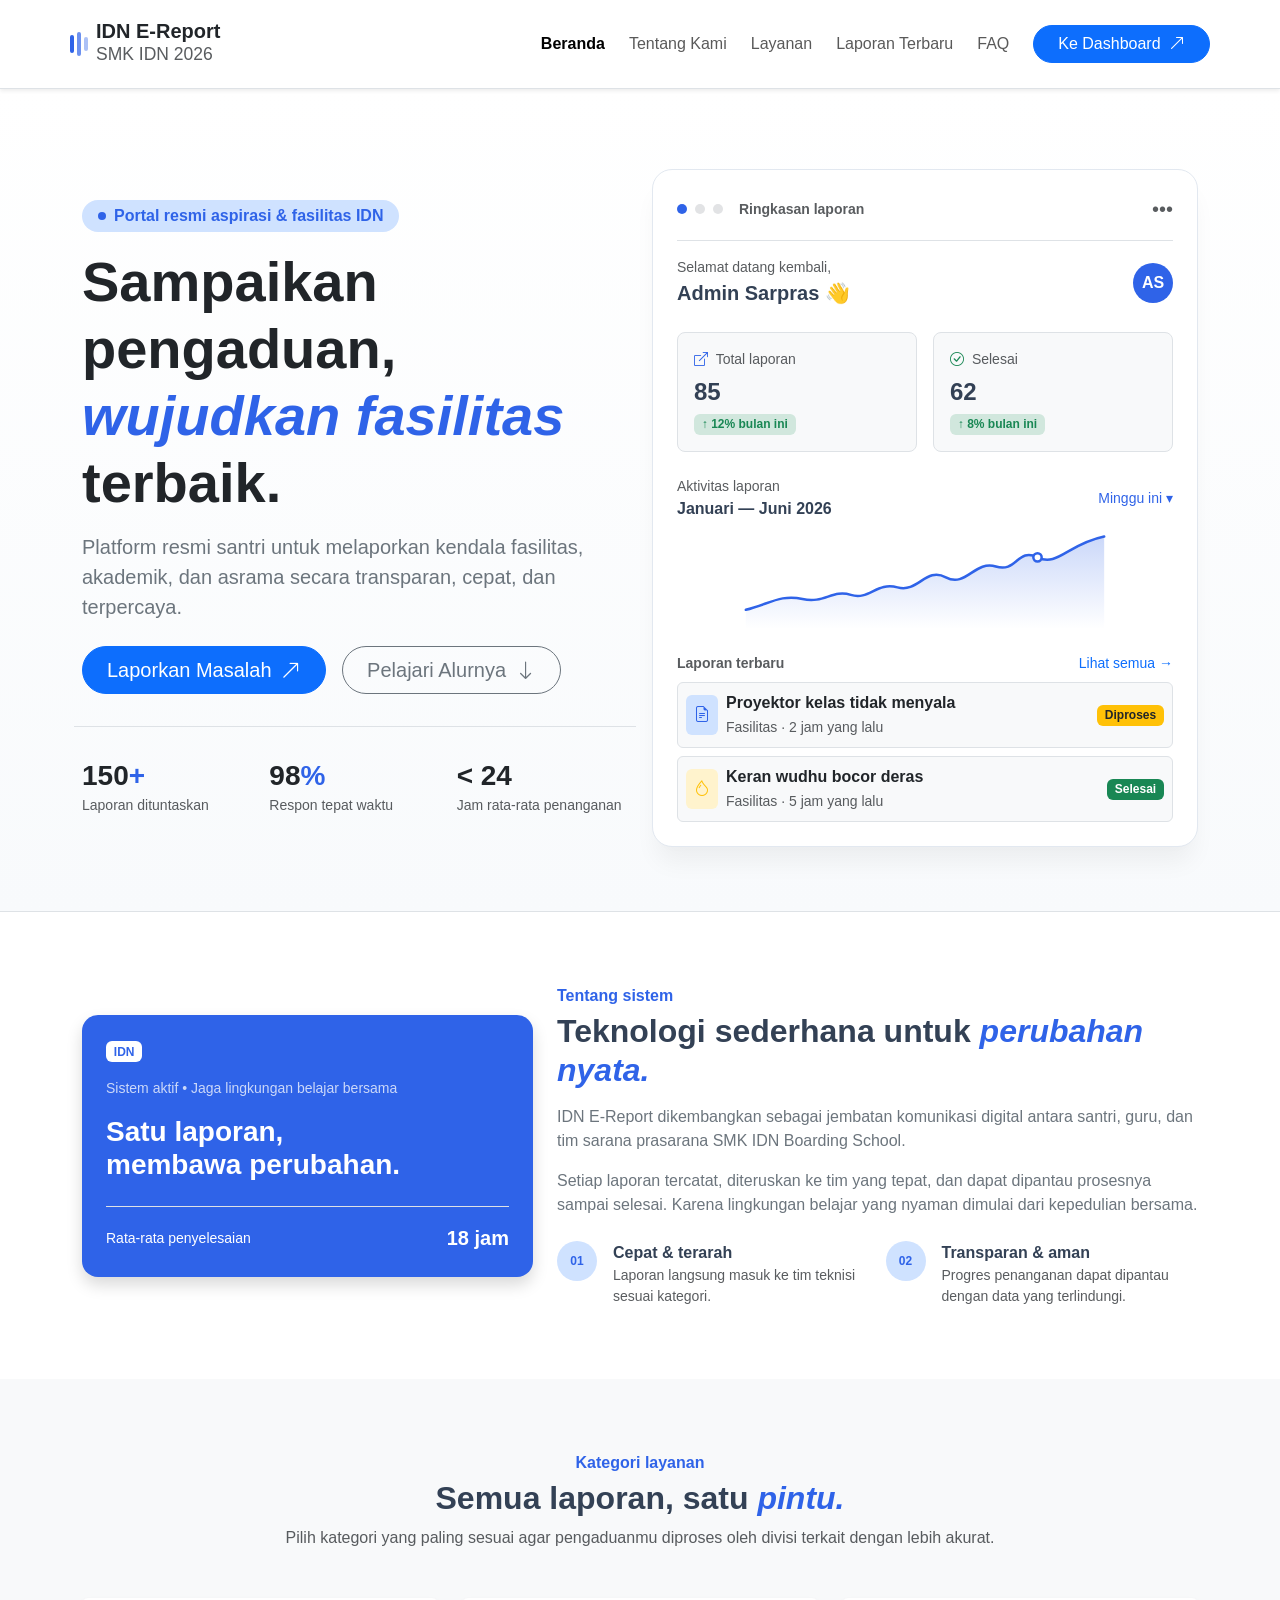
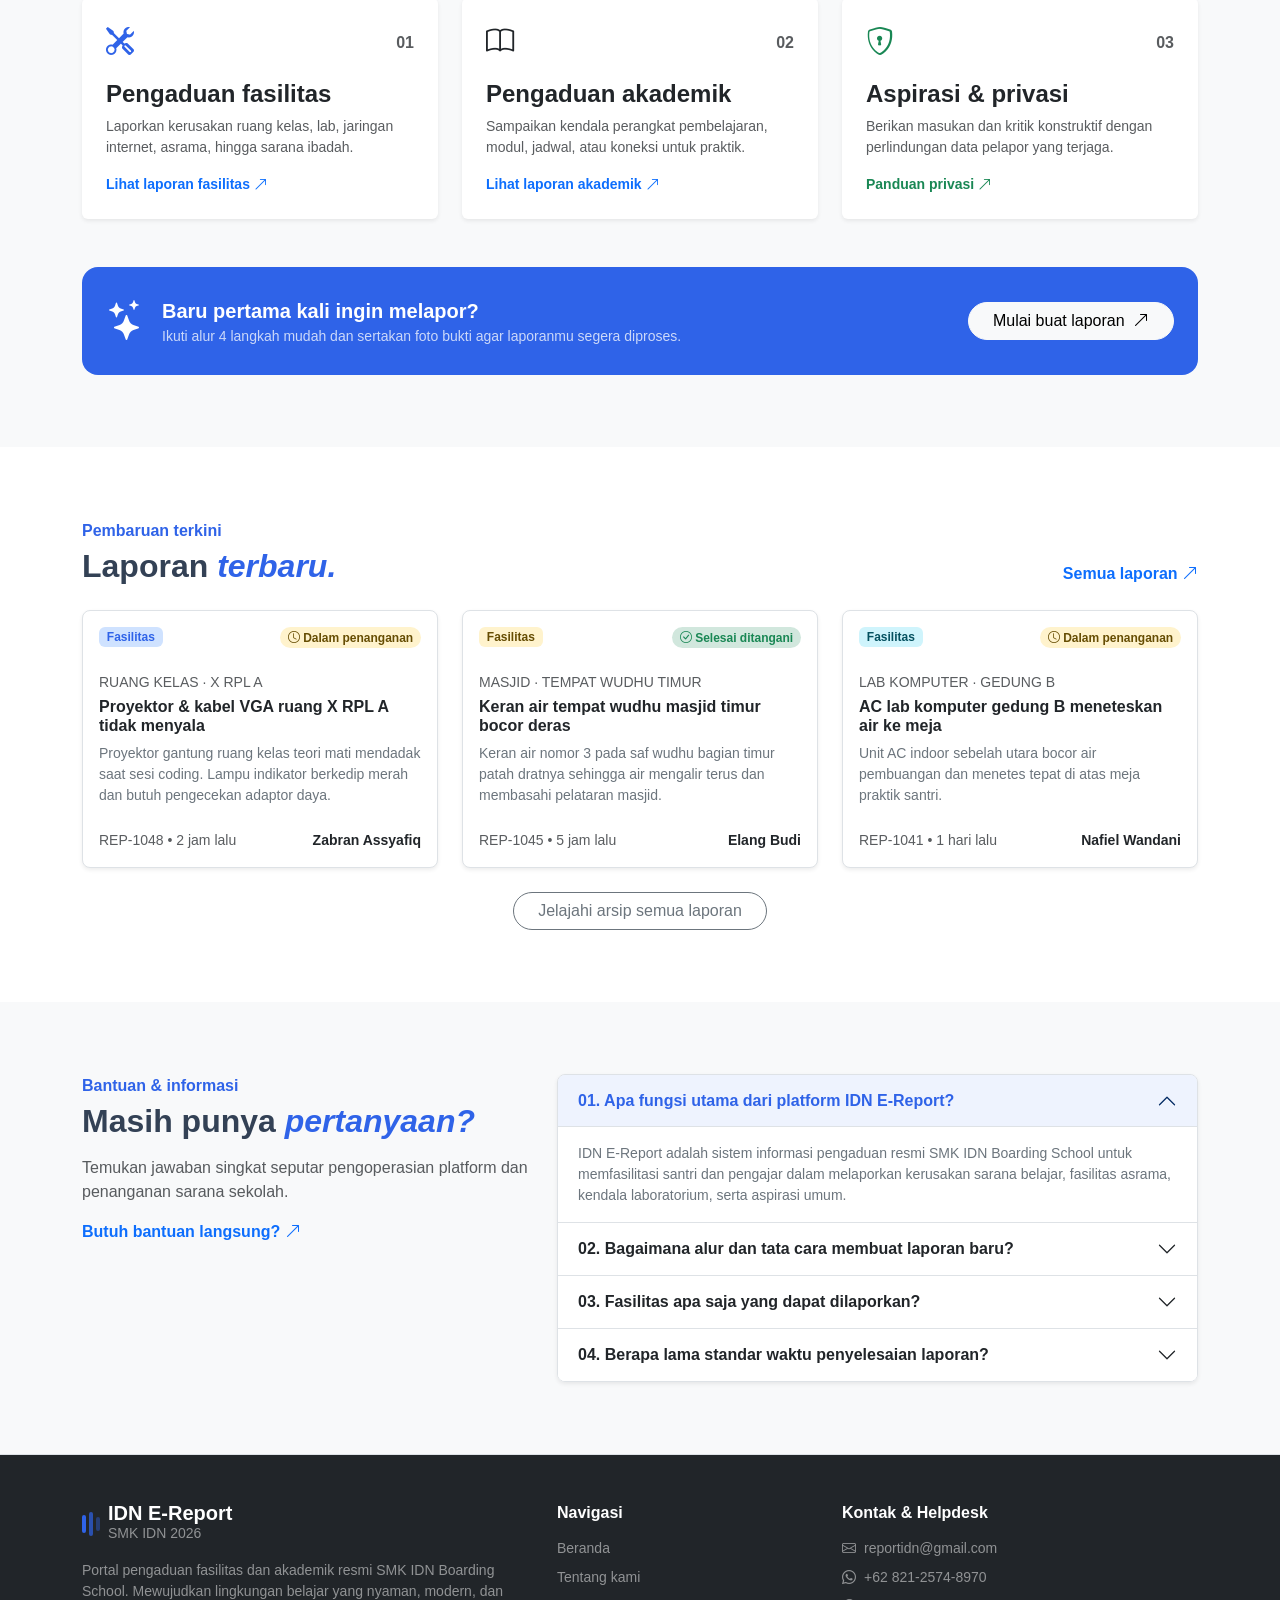
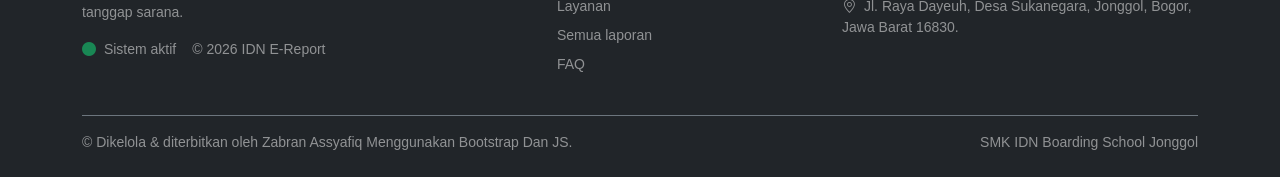
==== commit d844f875: "fix: made .css languange to the file for refactor in the next" ====
--- a/index.html
+++ b/index.html
@@ -10,8 +10,74 @@
     <link href="https://fonts.googleapis.com/css2?family=Plus+Jakarta+Sans:wght@400;500;600;700;800&display=swap" rel="stylesheet">
     <link href="https://cdn.jsdelivr.net/npm/bootstrap@5.3.3/dist/css/bootstrap.min.css" rel="stylesheet">
     <link rel="stylesheet" href="https://cdn.jsdelivr.net/npm/bootstrap-icons@1.11.3/font/bootstrap-icons.min.css">
-    <link rel="stylesheet" href="style.css">
 </head>
+
+<style>
+    :root {
+    --bs-font-sans-serif: 'Plus Jakarta Sans', sans-serif;
+    --bs-primary: #2f63e8;
+    --bs-primary-rgb: 47, 99, 232;
+}
+
+body {
+    font-family: var(--bs-font-sans-serif);
+    background-color: #f8fafc;
+    color: #334155;
+}
+
+/* Brand Styling */
+.brand-mark {
+    display: inline-flex;
+    gap: 3px;
+    align-items: center;
+}
+.brand-mark span {
+    width: 4px;
+    height: 18px;
+    background-color: var(--bs-primary);
+    border-radius: 2px;
+}
+.brand-mark span:nth-child(2) { height: 24px; opacity: 0.7; }
+.brand-mark span:nth-child(3) { height: 14px; opacity: 0.4; }
+
+/* Hero & Cards */
+.hero-section {
+    padding: 5rem 0 4rem;
+    background: linear-gradient(180deg, #ffffff 0%, #f8fafc 100%);
+}
+.dashboard-preview {
+    background: #ffffff;
+    border: 1px solid #e2e8f0;
+    border-radius: 1.25rem;
+    box-shadow: 0 20px 25px -5px rgba(0,0,0,0.05), 0 8px 10px -6px rgba(0,0,0,0.01);
+}
+
+/* Service & Report Cards */
+.service-card, .report-card {
+    transition: transform 0.2s ease, box-shadow 0.2s ease;
+}
+.service-card:hover, .report-card:hover {
+    transform: translateY(-4px);
+    box-shadow: 0 12px 20px -5px rgba(0,0,0,0.08);
+}
+
+/* Status Badges */
+.badge-status {
+    font-size: 0.75rem;
+    padding: 0.35em 0.75em;
+    border-radius: 50rem;
+}
+
+/* FAQ Accordion Styling */
+.accordion-button:not(.collapsed) {
+    background-color: rgba(47, 99, 232, 0.08);
+    color: var(--bs-primary);
+}
+.accordion-button:focus {
+    box-shadow: none;
+    border-color: rgba(47, 99, 232, 0.25);
+}
+</style>
 <body class="landing-page">
 
     <!-- Header Navigation -->
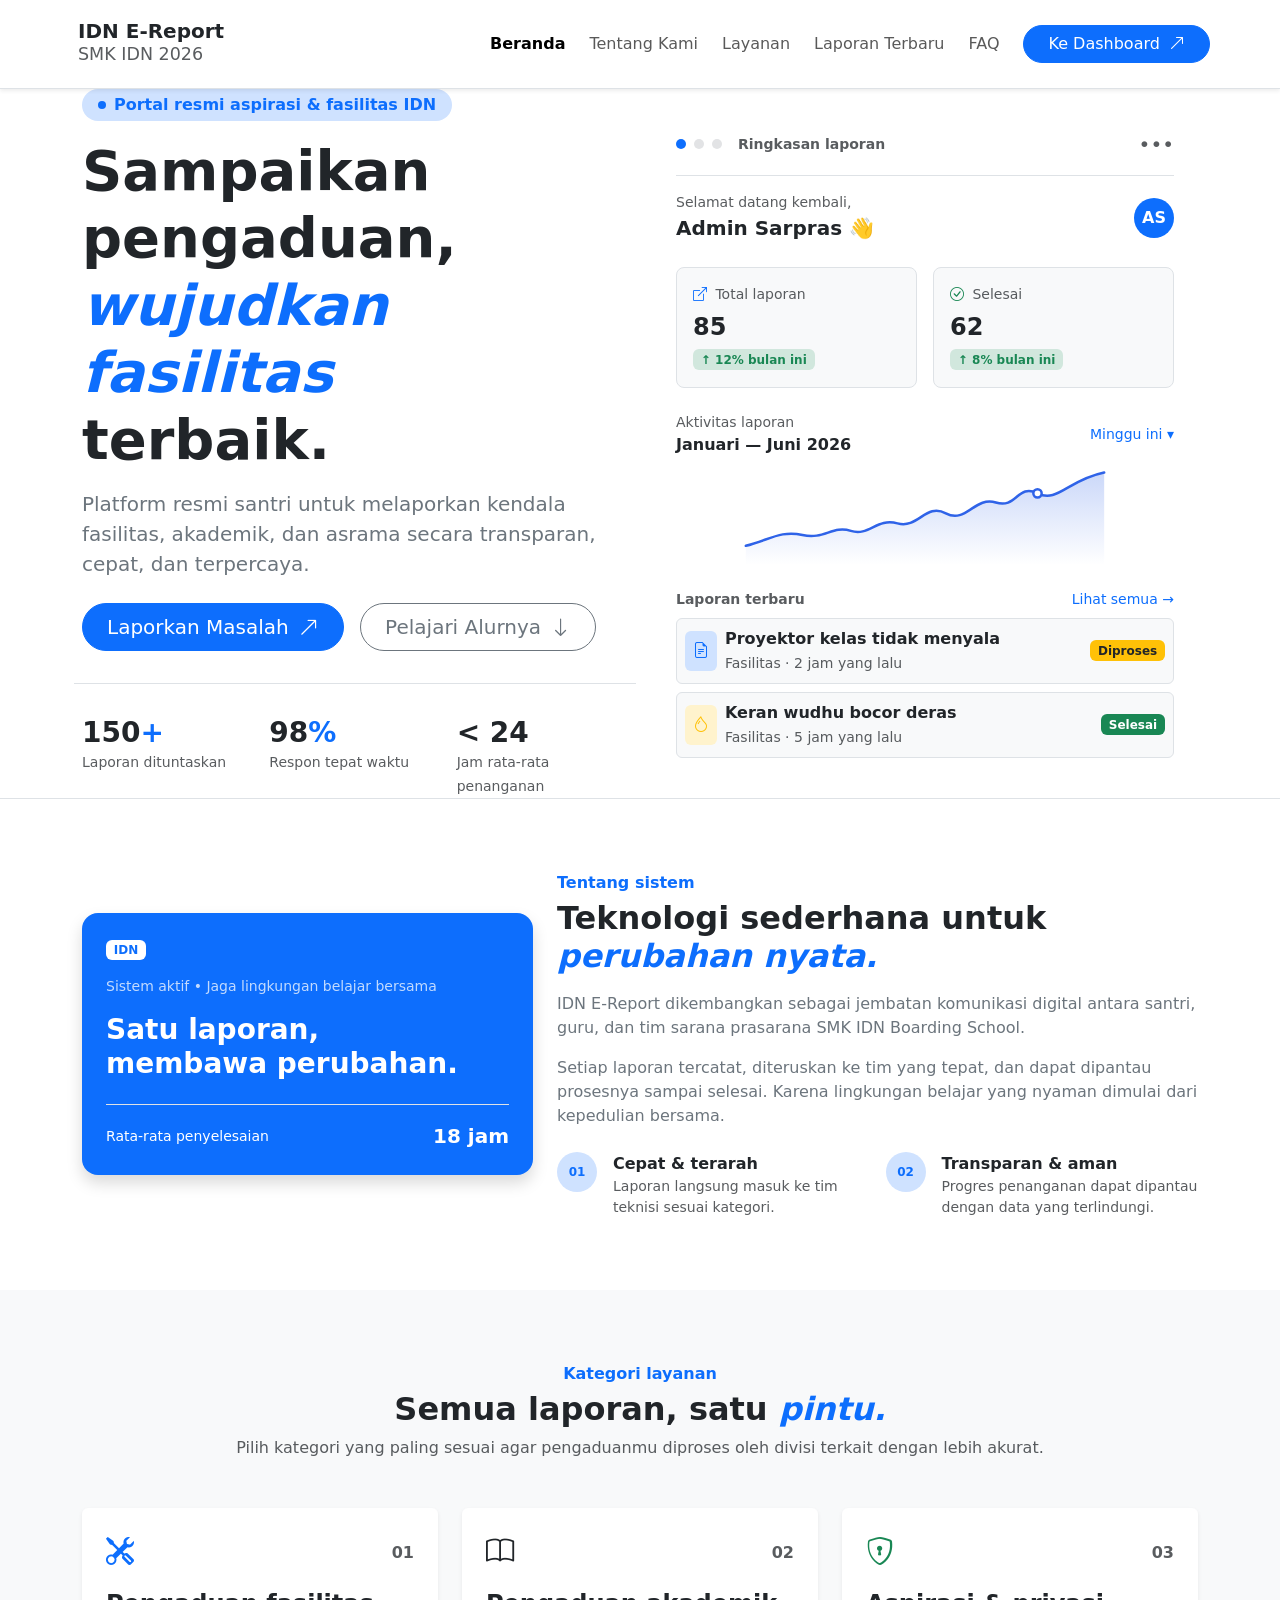
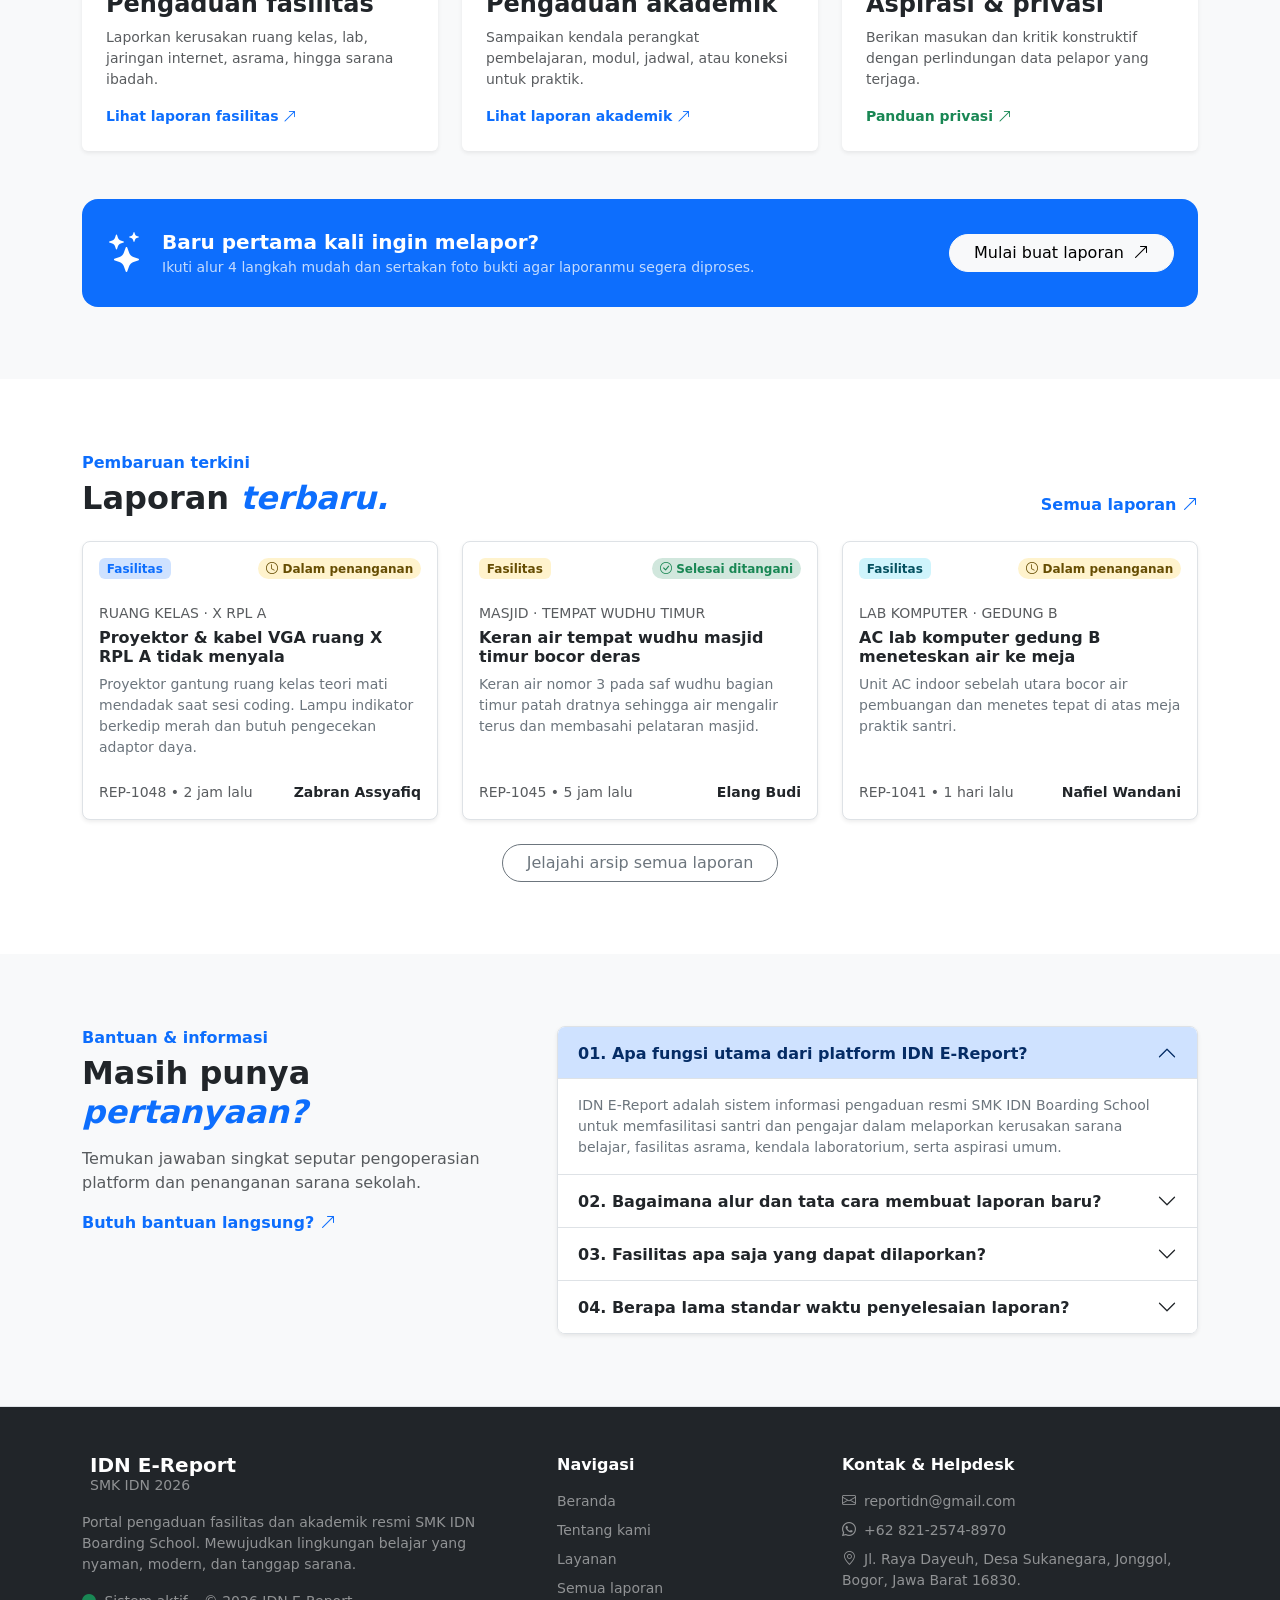
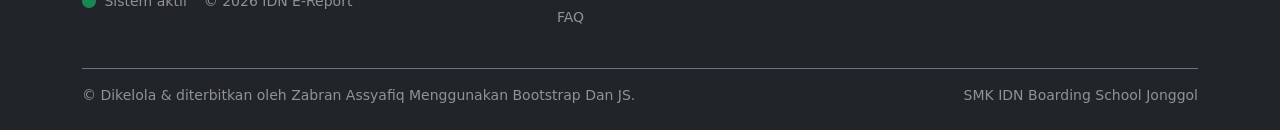
==== commit 95296f49: "fix: separate css language from the html file" ====
--- a/index.html
+++ b/index.html
@@ -10,74 +10,8 @@
     <link href="https://fonts.googleapis.com/css2?family=Plus+Jakarta+Sans:wght@400;500;600;700;800&display=swap" rel="stylesheet">
     <link href="https://cdn.jsdelivr.net/npm/bootstrap@5.3.3/dist/css/bootstrap.min.css" rel="stylesheet">
     <link rel="stylesheet" href="https://cdn.jsdelivr.net/npm/bootstrap-icons@1.11.3/font/bootstrap-icons.min.css">
+    <link rel="stylesheet" href="css/style.css">
 </head>
-
-<style>
-    :root {
-    --bs-font-sans-serif: 'Plus Jakarta Sans', sans-serif;
-    --bs-primary: #2f63e8;
-    --bs-primary-rgb: 47, 99, 232;
-}
-
-body {
-    font-family: var(--bs-font-sans-serif);
-    background-color: #f8fafc;
-    color: #334155;
-}
-
-/* Brand Styling */
-.brand-mark {
-    display: inline-flex;
-    gap: 3px;
-    align-items: center;
-}
-.brand-mark span {
-    width: 4px;
-    height: 18px;
-    background-color: var(--bs-primary);
-    border-radius: 2px;
-}
-.brand-mark span:nth-child(2) { height: 24px; opacity: 0.7; }
-.brand-mark span:nth-child(3) { height: 14px; opacity: 0.4; }
-
-/* Hero & Cards */
-.hero-section {
-    padding: 5rem 0 4rem;
-    background: linear-gradient(180deg, #ffffff 0%, #f8fafc 100%);
-}
-.dashboard-preview {
-    background: #ffffff;
-    border: 1px solid #e2e8f0;
-    border-radius: 1.25rem;
-    box-shadow: 0 20px 25px -5px rgba(0,0,0,0.05), 0 8px 10px -6px rgba(0,0,0,0.01);
-}
-
-/* Service & Report Cards */
-.service-card, .report-card {
-    transition: transform 0.2s ease, box-shadow 0.2s ease;
-}
-.service-card:hover, .report-card:hover {
-    transform: translateY(-4px);
-    box-shadow: 0 12px 20px -5px rgba(0,0,0,0.08);
-}
-
-/* Status Badges */
-.badge-status {
-    font-size: 0.75rem;
-    padding: 0.35em 0.75em;
-    border-radius: 50rem;
-}
-
-/* FAQ Accordion Styling */
-.accordion-button:not(.collapsed) {
-    background-color: rgba(47, 99, 232, 0.08);
-    color: var(--bs-primary);
-}
-.accordion-button:focus {
-    box-shadow: none;
-    border-color: rgba(47, 99, 232, 0.25);
-}
-</style>
 <body class="landing-page">
 
     <!-- Header Navigation -->
@@ -103,7 +37,7 @@
                     <li class="nav-item"><a class="nav-link" href="#recent">Laporan Terbaru</a></li>
                     <li class="nav-item"><a class="nav-link" href="#faq">FAQ</a></li>
                     <li class="nav-item ms-lg-2">
-                        <a class="btn btn-primary rounded-pill px-4" href="dashboard.html">Ke Dashboard <i class="bi bi-arrow-up-right ms-1"></i></a>
+                        <a class="btn btn-primary rounded-pill px-4" href="pages/DashboardScreen/dashboard.html">Ke Dashboard <i class="bi bi-arrow-up-right ms-1"></i></a>
                     </li>
                 </ul>
             </div>
@@ -126,7 +60,7 @@
                         <p class="lead text-secondary mb-4">Platform resmi santri untuk melaporkan kendala fasilitas, akademik, dan asrama secara transparan, cepat, dan terpercaya.</p>
                         
                         <div class="d-flex flex-wrap gap-3 mb-5">
-                            <a class="btn btn-primary btn-lg rounded-pill px-4" href="dashboard.html#new-report">Laporkan Masalah <i class="bi bi-arrow-up-right ms-1"></i></a>
+                            <a class="btn btn-primary btn-lg rounded-pill px-4" href="pages/DashboardScreen/dashboard.html#new-report">Laporkan Masalah <i class="bi bi-arrow-up-right ms-1"></i></a>
                             <a class="btn btn-outline-secondary btn-lg rounded-pill px-4" href="#about">Pelajari Alurnya <i class="bi bi-arrow-down ms-1"></i></a>
                         </div>
 
@@ -299,7 +233,7 @@
                             </div>
                             <h4 class="fw-bold">Pengaduan fasilitas</h4>
                             <p class="text-muted small">Laporkan kerusakan ruang kelas, lab, jaringan internet, asrama, hingga sarana ibadah.</p>
-                            <a class="mt-auto text-decoration-none fw-semibold small" href="reports.html?category=fasilitas">Lihat laporan fasilitas <i class="bi bi-arrow-up-right"></i></a>
+                            <a class="mt-auto text-decoration-none fw-semibold small" href="pages/ReportsScreen/reports.html?category=fasilitas">Lihat laporan fasilitas <i class="bi bi-arrow-up-right"></i></a>
                         </div>
                     </div>
                     <div class="col-md-4">
@@ -310,7 +244,7 @@
                             </div>
                             <h4 class="fw-bold">Pengaduan akademik</h4>
                             <p class="text-muted small">Sampaikan kendala perangkat pembelajaran, modul, jadwal, atau koneksi untuk praktik.</p>
-                            <a class="mt-auto text-decoration-none fw-semibold small" href="reports.html?category=akademik">Lihat laporan akademik <i class="bi bi-arrow-up-right"></i></a>
+                            <a class="mt-auto text-decoration-none fw-semibold small" href="pages/ReportsScreen/reports.html?category=akademik">Lihat laporan akademik <i class="bi bi-arrow-up-right"></i></a>
                         </div>
                     </div>
                     <div class="col-md-4">
@@ -321,7 +255,7 @@
                             </div>
                             <h4 class="fw-bold">Aspirasi & privasi</h4>
                             <p class="text-muted small">Berikan masukan dan kritik konstruktif dengan perlindungan data pelapor yang terjaga.</p>
-                            <a class="mt-auto text-decoration-none fw-semibold small text-success" href="reports.html?category=aspirasi">Panduan privasi <i class="bi bi-arrow-up-right"></i></a>
+                            <a class="mt-auto text-decoration-none fw-semibold small text-success" href="pages/ReportsScreen/reports.html?category=aspirasi">Panduan privasi <i class="bi bi-arrow-up-right"></i></a>
                         </div>
                     </div>
                 </div>
@@ -334,7 +268,7 @@
                             <p class="mb-0 small opacity-75">Ikuti alur 4 langkah mudah dan sertakan foto bukti agar laporanmu segera diproses.</p>
                         </div>
                     </div>
-                    <a class="btn btn-light rounded-pill px-4 text-nowrap" href="dashboard.html#new-report">Mulai buat laporan <i class="bi bi-arrow-up-right ms-1"></i></a>
+                    <a class="btn btn-light rounded-pill px-4 text-nowrap" href="pages/DashboardScreen/dashboard.html#new-report">Mulai buat laporan <i class="bi bi-arrow-up-right ms-1"></i></a>
                 </div>
             </div>
         </section>
@@ -347,7 +281,7 @@
                         <span class="text-primary fw-semibold d-block mb-1">Pembaruan terkini</span>
                         <h2 class="fw-bold mb-0">Laporan <em class="text-primary font-style-normal">terbaru.</em></h2>
                     </div>
-                    <a class="text-decoration-none fw-semibold" href="reports.html">Semua laporan <i class="bi bi-arrow-up-right"></i></a>
+                    <a class="text-decoration-none fw-semibold" href="pages/ReportsScreen/reports.html">Semua laporan <i class="bi bi-arrow-up-right"></i></a>
                 </div>
 
                 <div class="row g-4 mb-4">
@@ -410,7 +344,7 @@
                 </div>
 
                 <div class="text-center">
-                    <a class="btn btn-outline-secondary rounded-pill px-4" href="reports.html">Jelajahi arsip semua laporan</a>
+                    <a class="btn btn-outline-secondary rounded-pill px-4" href="pages/ReportsScreen/reports.html">Jelajahi arsip semua laporan</a>
                 </div>
             </div>
         </section>
@@ -423,7 +357,7 @@
                         <span class="text-primary fw-semibold d-block mb-1">Bantuan & informasi</span>
                         <h2 class="fw-bold mb-3">Masih punya <em class="text-primary font-style-normal">pertanyaan?</em></h2>
                         <p class="text-muted">Temukan jawaban singkat seputar pengoperasian platform dan penanganan sarana sekolah.</p>
-                        <a class="text-decoration-none fw-semibold" href="dashboard.html#new-report">Butuh bantuan langsung? <i class="bi bi-arrow-up-right"></i></a>
+                        <a class="text-decoration-none fw-semibold" href="pages/DashboardScreen/dashboard.html#new-report">Butuh bantuan langsung? <i class="bi bi-arrow-up-right"></i></a>
                     </div>
                     <div class="col-lg-7">
                         <div class="accordion accordion-flush rounded-3 overflow-hidden border shadow-sm" id="faqAccordion">
@@ -506,7 +440,7 @@
                         <li><a href="#home" class="text-white-50 text-decoration-none">Beranda</a></li>
                         <li><a href="#about" class="text-white-50 text-decoration-none">Tentang kami</a></li>
                         <li><a href="#services" class="text-white-50 text-decoration-none">Layanan</a></li>
-                        <li><a href="reports.html" class="text-white-50 text-decoration-none">Semua laporan</a></li>
+                        <li><a href="pages/ReportsScreen/reports.html" class="text-white-50 text-decoration-none">Semua laporan</a></li>
                         <li><a href="#faq" class="text-white-50 text-decoration-none">FAQ</a></li>
                     </ul>
                 </div>
@@ -529,6 +463,6 @@
 
     <!-- Bootstrap 5.3 JavaScript Bundle -->
     <script src="https://cdn.jsdelivr.net/npm/bootstrap@5.3.3/dist/js/bootstrap.bundle.min.js"></script>
-    <script src="app.js"></script>
+        <script src="js/app.js"></script>
 </body>
-</html>+</html>
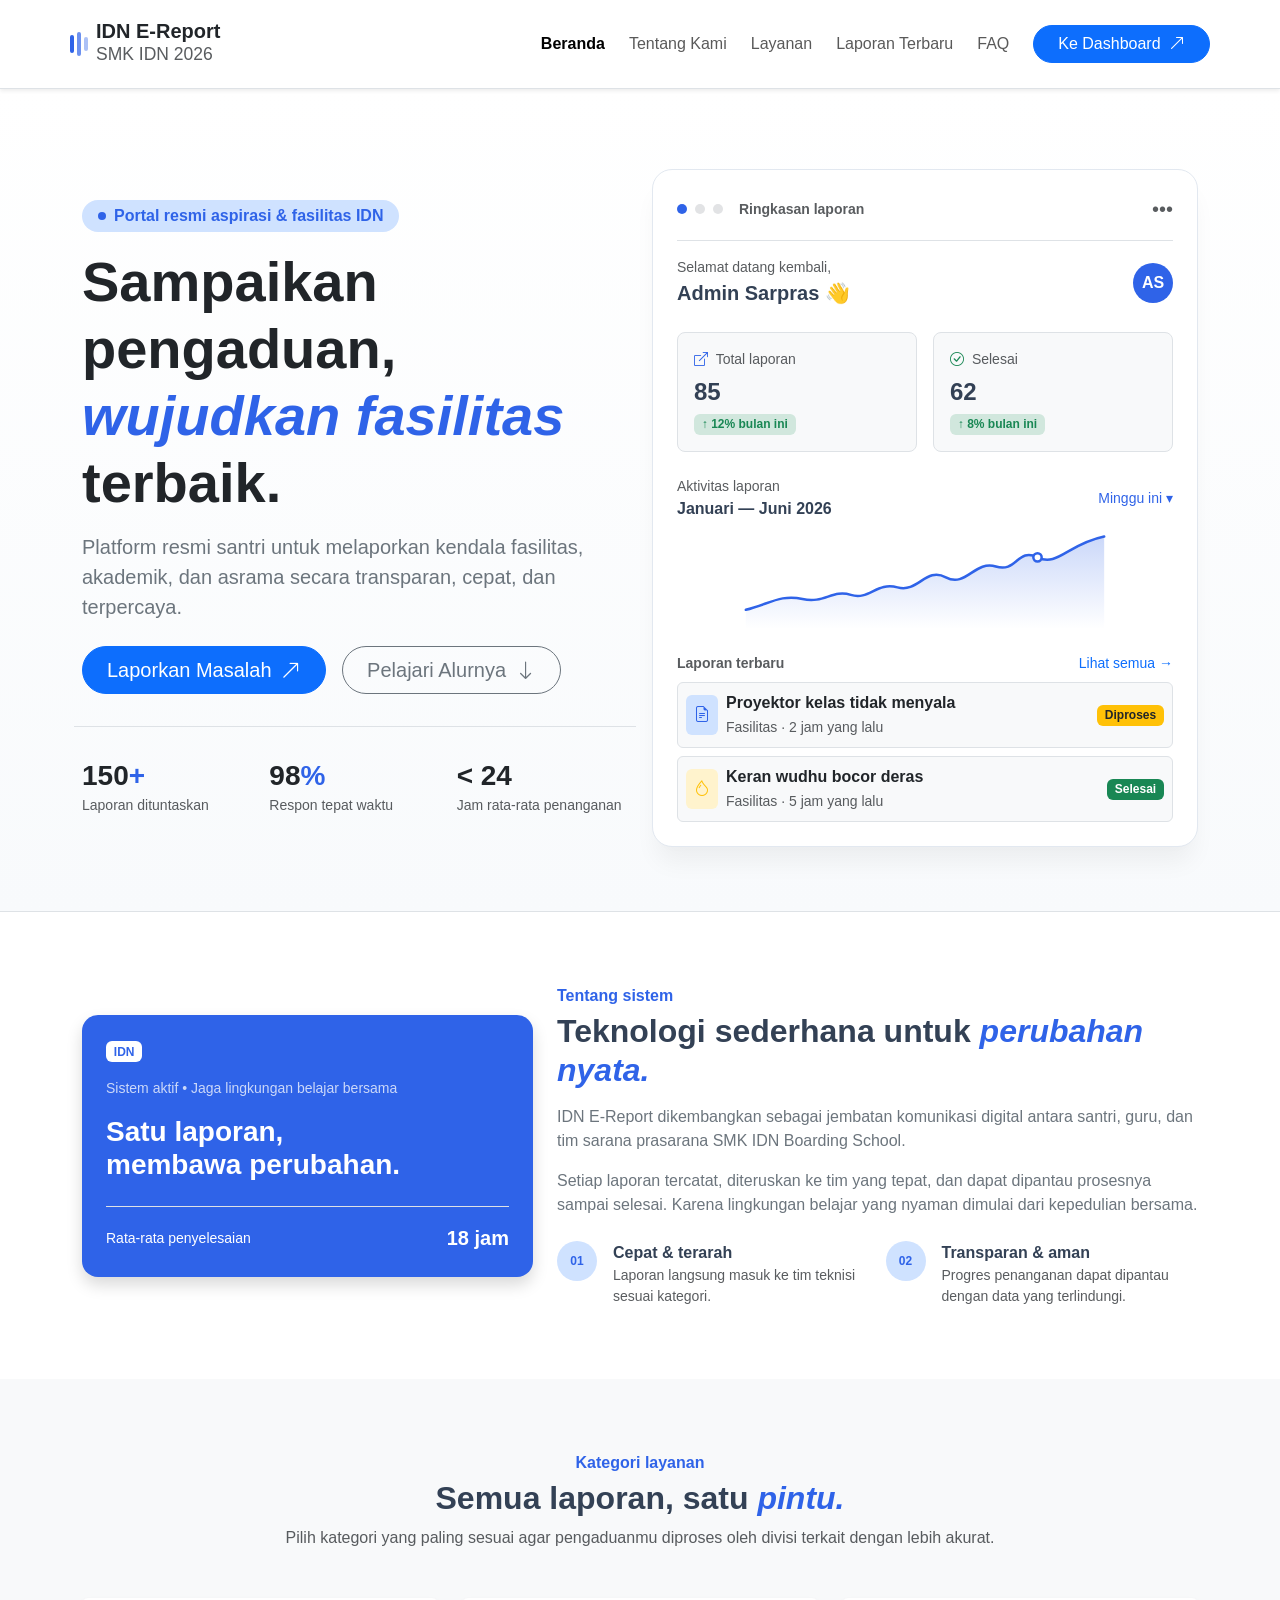
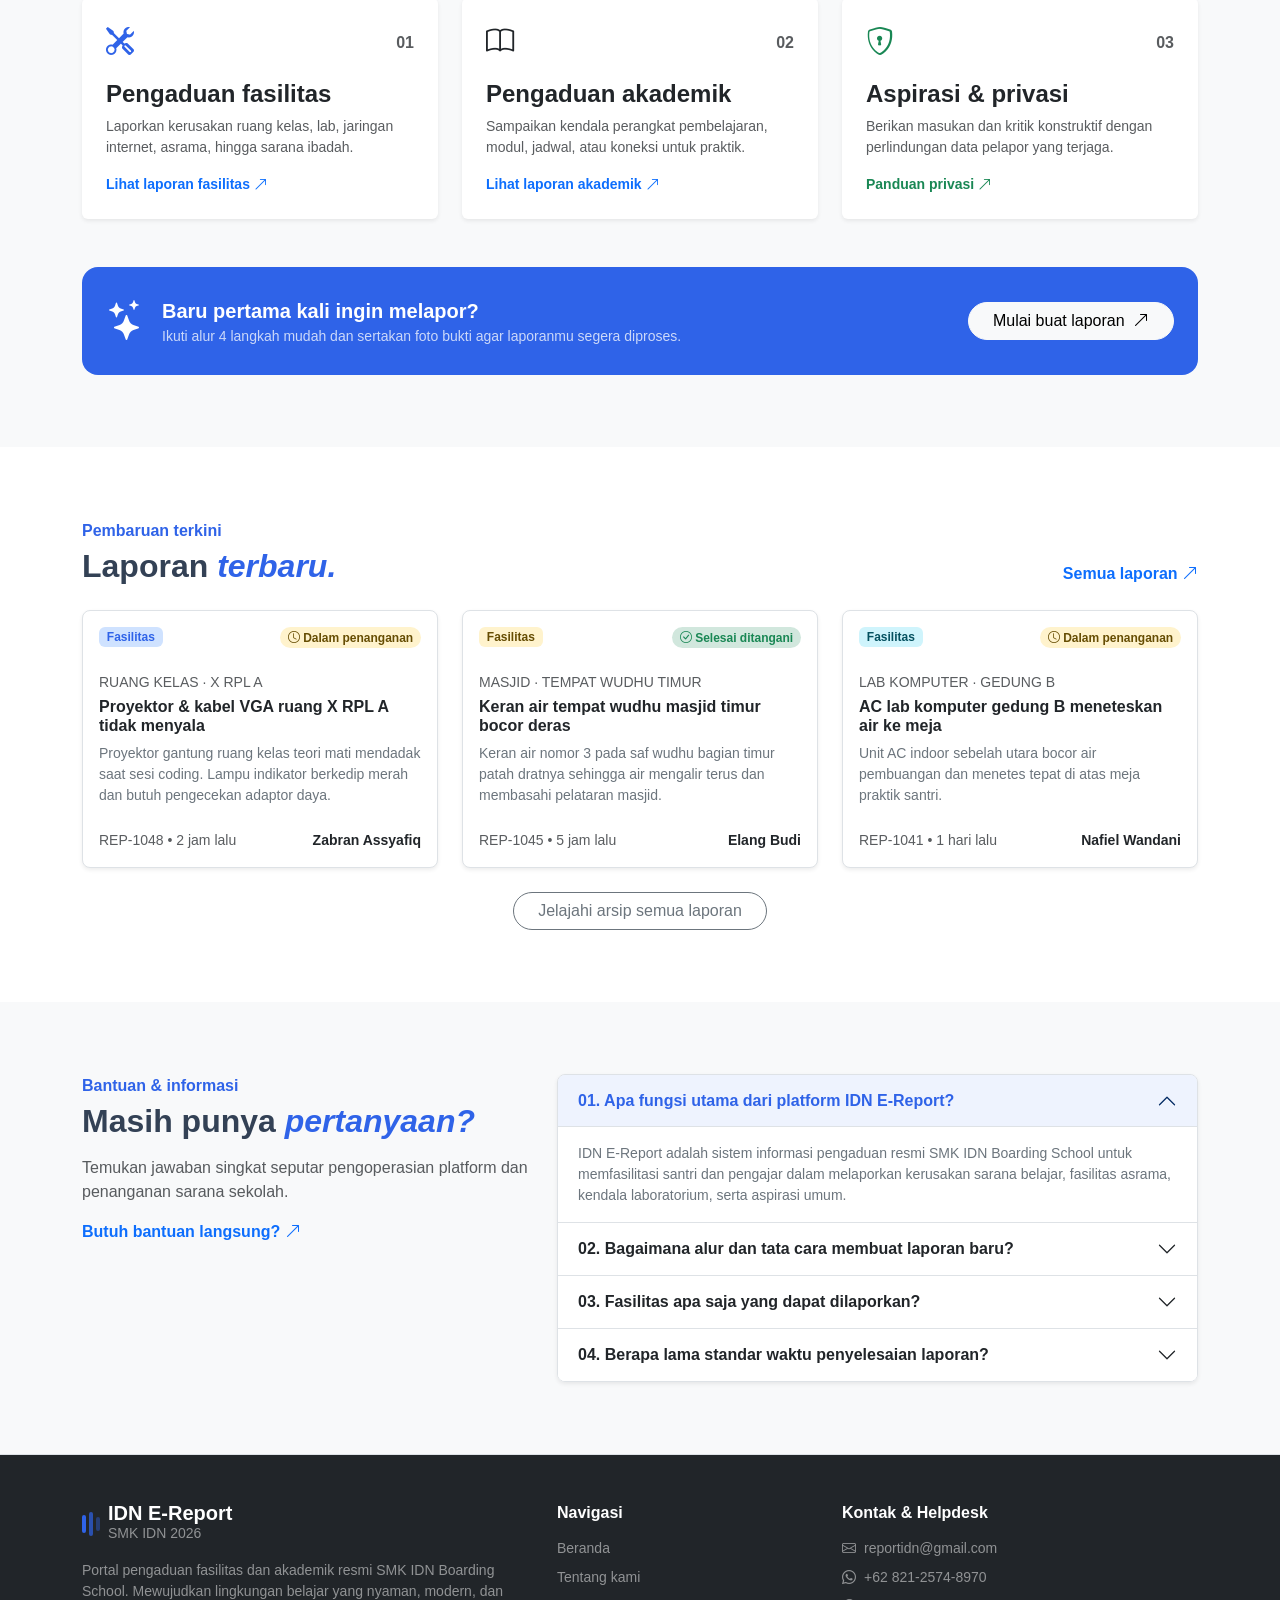
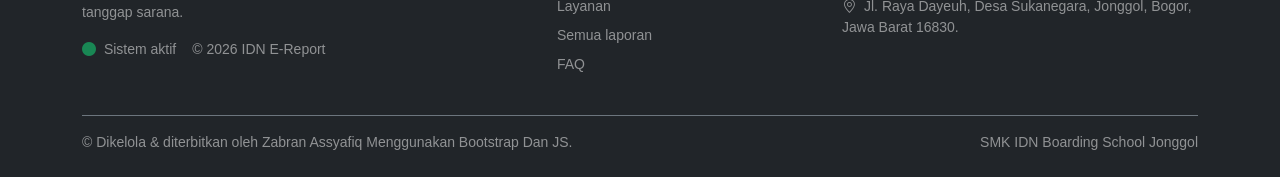
==== commit 8fa284cb: "refactor: restructure the route of the pages" ====
--- a/index.html
+++ b/index.html
@@ -37,7 +37,7 @@
                     <li class="nav-item"><a class="nav-link" href="#recent">Laporan Terbaru</a></li>
                     <li class="nav-item"><a class="nav-link" href="#faq">FAQ</a></li>
                     <li class="nav-item ms-lg-2">
-                        <a class="btn btn-primary rounded-pill px-4" href="pages/DashboardScreen/dashboard.html">Ke Dashboard <i class="bi bi-arrow-up-right ms-1"></i></a>
+                        <a class="btn btn-primary rounded-pill px-4" href="pages/DashboardPage/dashboard.html">Ke Dashboard <i class="bi bi-arrow-up-right ms-1"></i></a>
                     </li>
                 </ul>
             </div>
@@ -60,7 +60,7 @@
                         <p class="lead text-secondary mb-4">Platform resmi santri untuk melaporkan kendala fasilitas, akademik, dan asrama secara transparan, cepat, dan terpercaya.</p>
                         
                         <div class="d-flex flex-wrap gap-3 mb-5">
-                            <a class="btn btn-primary btn-lg rounded-pill px-4" href="pages/DashboardScreen/dashboard.html#new-report">Laporkan Masalah <i class="bi bi-arrow-up-right ms-1"></i></a>
+                            <a class="btn btn-primary btn-lg rounded-pill px-4" href="pages/DashboardPage/dashboard.html#new-report">Laporkan Masalah <i class="bi bi-arrow-up-right ms-1"></i></a>
                             <a class="btn btn-outline-secondary btn-lg rounded-pill px-4" href="#about">Pelajari Alurnya <i class="bi bi-arrow-down ms-1"></i></a>
                         </div>
 
@@ -233,7 +233,7 @@
                             </div>
                             <h4 class="fw-bold">Pengaduan fasilitas</h4>
                             <p class="text-muted small">Laporkan kerusakan ruang kelas, lab, jaringan internet, asrama, hingga sarana ibadah.</p>
-                            <a class="mt-auto text-decoration-none fw-semibold small" href="pages/ReportsScreen/reports.html?category=fasilitas">Lihat laporan fasilitas <i class="bi bi-arrow-up-right"></i></a>
+                            <a class="mt-auto text-decoration-none fw-semibold small" href="pages/ReportsPage/reports.html?category=fasilitas">Lihat laporan fasilitas <i class="bi bi-arrow-up-right"></i></a>
                         </div>
                     </div>
                     <div class="col-md-4">
@@ -244,7 +244,7 @@
                             </div>
                             <h4 class="fw-bold">Pengaduan akademik</h4>
                             <p class="text-muted small">Sampaikan kendala perangkat pembelajaran, modul, jadwal, atau koneksi untuk praktik.</p>
-                            <a class="mt-auto text-decoration-none fw-semibold small" href="pages/ReportsScreen/reports.html?category=akademik">Lihat laporan akademik <i class="bi bi-arrow-up-right"></i></a>
+                            <a class="mt-auto text-decoration-none fw-semibold small" href="pages/ReportsPage/reports.html?category=akademik">Lihat laporan akademik <i class="bi bi-arrow-up-right"></i></a>
                         </div>
                     </div>
                     <div class="col-md-4">
@@ -255,7 +255,7 @@
                             </div>
                             <h4 class="fw-bold">Aspirasi & privasi</h4>
                             <p class="text-muted small">Berikan masukan dan kritik konstruktif dengan perlindungan data pelapor yang terjaga.</p>
-                            <a class="mt-auto text-decoration-none fw-semibold small text-success" href="pages/ReportsScreen/reports.html?category=aspirasi">Panduan privasi <i class="bi bi-arrow-up-right"></i></a>
+                            <a class="mt-auto text-decoration-none fw-semibold small text-success" href="pages/ReportsPage/reports.html?category=aspirasi">Panduan privasi <i class="bi bi-arrow-up-right"></i></a>
                         </div>
                     </div>
                 </div>
@@ -268,7 +268,7 @@
                             <p class="mb-0 small opacity-75">Ikuti alur 4 langkah mudah dan sertakan foto bukti agar laporanmu segera diproses.</p>
                         </div>
                     </div>
-                    <a class="btn btn-light rounded-pill px-4 text-nowrap" href="pages/DashboardScreen/dashboard.html#new-report">Mulai buat laporan <i class="bi bi-arrow-up-right ms-1"></i></a>
+                    <a class="btn btn-light rounded-pill px-4 text-nowrap" href="pages/DashboardPage/dashboard.html#new-report">Mulai buat laporan <i class="bi bi-arrow-up-right ms-1"></i></a>
                 </div>
             </div>
         </section>
@@ -281,7 +281,7 @@
                         <span class="text-primary fw-semibold d-block mb-1">Pembaruan terkini</span>
                         <h2 class="fw-bold mb-0">Laporan <em class="text-primary font-style-normal">terbaru.</em></h2>
                     </div>
-                    <a class="text-decoration-none fw-semibold" href="pages/ReportsScreen/reports.html">Semua laporan <i class="bi bi-arrow-up-right"></i></a>
+                    <a class="text-decoration-none fw-semibold" href="pages/ReportsPage/reports.html">Semua laporan <i class="bi bi-arrow-up-right"></i></a>
                 </div>
 
                 <div class="row g-4 mb-4">
@@ -344,7 +344,7 @@
                 </div>
 
                 <div class="text-center">
-                    <a class="btn btn-outline-secondary rounded-pill px-4" href="pages/ReportsScreen/reports.html">Jelajahi arsip semua laporan</a>
+                    <a class="btn btn-outline-secondary rounded-pill px-4" href="pages/ReportsPage/reports.html">Jelajahi arsip semua laporan</a>
                 </div>
             </div>
         </section>
@@ -357,7 +357,7 @@
                         <span class="text-primary fw-semibold d-block mb-1">Bantuan & informasi</span>
                         <h2 class="fw-bold mb-3">Masih punya <em class="text-primary font-style-normal">pertanyaan?</em></h2>
                         <p class="text-muted">Temukan jawaban singkat seputar pengoperasian platform dan penanganan sarana sekolah.</p>
-                        <a class="text-decoration-none fw-semibold" href="pages/DashboardScreen/dashboard.html#new-report">Butuh bantuan langsung? <i class="bi bi-arrow-up-right"></i></a>
+                        <a class="text-decoration-none fw-semibold" href="pages/DashboardPage/dashboard.html#new-report">Butuh bantuan langsung? <i class="bi bi-arrow-up-right"></i></a>
                     </div>
                     <div class="col-lg-7">
                         <div class="accordion accordion-flush rounded-3 overflow-hidden border shadow-sm" id="faqAccordion">
@@ -440,7 +440,7 @@
                         <li><a href="#home" class="text-white-50 text-decoration-none">Beranda</a></li>
                         <li><a href="#about" class="text-white-50 text-decoration-none">Tentang kami</a></li>
                         <li><a href="#services" class="text-white-50 text-decoration-none">Layanan</a></li>
-                        <li><a href="pages/ReportsScreen/reports.html" class="text-white-50 text-decoration-none">Semua laporan</a></li>
+                        <li><a href="pages/ReportsPage/reports.html" class="text-white-50 text-decoration-none">Semua laporan</a></li>
                         <li><a href="#faq" class="text-white-50 text-decoration-none">FAQ</a></li>
                     </ul>
                 </div>
--- a/css/style.css
+++ b/css/style.css
@@ -0,0 +1,242 @@
+body {
+    background-color: lightgrey;
+}
+
+    /* Syle Navbar  */
+.topbar {
+    background-color: midnightblue;
+    min-height: 65px;
+
+}
+
+.brand-light {
+    color: lightblue;
+}
+
+.admin-profile {
+    display: flex;
+    color: white;
+    align-items: center;
+    gap: 12px;
+}
+
+.admin-profile span, .admin-profile small {
+    display: block;
+}
+
+.admin-profile span {
+    font-size: 13px;
+    font-weight: bold;
+}
+
+.admin-profile small {
+    color: lightblue;
+    font-size: 11px;
+}
+
+.admin-avatar {
+    background-color: royalblue;
+    color: white;
+    width: 38px;
+    height: 38px;
+    display: flex;
+    align-items: center;
+    justify-content: center;
+    border-radius: 30%;
+    font-weight: bold;
+}
+
+    /* Style Sidebar */
+.sidebar {
+    background-color: white;
+    min-height: calc(100vh - 56px);
+    border-right: 1px solid black;
+    display: flex;
+    flex-direction: column;
+}
+
+.menu-link {
+    text-decoration: none;
+    color: gray;
+    padding: 10px;
+}
+
+.menu-link.active {
+    background-color: lightgray;
+    color: blue;
+}
+
+/* Style Stat */
+.stat-card {
+    border: none;
+    border-radius: 12px;
+    transition: all 0.3s ease;
+}
+
+.stat-card:hover {
+    transform: translateY(-5px);
+    box-shadow: 0px 8px 20px rgba(0, 0, 0, 0.2);
+}
+
+.stat-icon {
+    width: 48px;
+    height: 48px;
+    border-radius: 10px;
+    background-color: royalblue;
+    display: flex;
+    justify-content: center;
+    align-items: center;
+    font-size: 22px;
+}
+
+.tabel-laporan thead th {
+    color: rgb(27, 27, 117);
+    white-space: nowrap;
+    font-size: 18px;
+    padding: 15px;
+}
+
+/* Style Statistic */
+.stat-card {
+    border: 1px solid lavender;
+    border-radius: 18px;
+    overflow: hidden;
+}
+
+.stat-card .card-body {
+    padding: 22px;
+}
+
+.stat-atas {
+    display: flex;
+    justify-content: space-between;
+    align-items: center;
+    gap: 10px;
+}
+
+.stat-label {
+    color: slategray;
+    font-size: 14px;
+}
+
+.lingkaran-progres {
+    width: 72px;
+    height: 72px;
+    border-radius: 50%;
+    display: flex;
+    align-items: center;
+    justify-content: center;
+}
+
+.progres-biru {
+    background: conic-gradient(
+        royalblue 0% 75%,
+        aliceblue 75% 100%
+    );
+}
+
+.progres-hijau {
+    background: conic-gradient(
+        green 0% 50%,
+        aliceblue 50% 100%
+    );
+}
+
+.isi-lingkaran {
+    width: 56px;
+    height: 56px;
+    background-color: white;
+    border-radius: 50%;
+    display: flex;
+    align-items: center;
+    justify-content: center;
+}
+
+.garis-progres {
+    height: 7px;
+    background-color: black;
+    margin-top: 22px;
+    border-radius: 20px;
+}
+
+.isi-garis {
+    height: 100%;
+}
+
+.garis-biru {
+    background-color: royalblue;
+}
+
+.garis-hijau {
+    background-color: green;
+}
+
+.area-grafik {
+    position: relative;
+}
+
+:root {
+    --bs-font-sans-serif: 'Plus Jakarta Sans', sans-serif;
+    --bs-primary: #2f63e8;
+    --bs-primary-rgb: 47, 99, 232;
+}
+
+body {
+    font-family: var(--bs-font-sans-serif);
+    background-color: #f8fafc;
+    color: #334155;
+}
+
+/* Brand Styling */
+.brand-mark {
+    display: inline-flex;
+    gap: 3px;
+    align-items: center;
+}
+.brand-mark span {
+    width: 4px;
+    height: 18px;
+    background-color: var(--bs-primary);
+    border-radius: 2px;
+}
+.brand-mark span:nth-child(2) { height: 24px; opacity: 0.7; }
+.brand-mark span:nth-child(3) { height: 14px; opacity: 0.4; }
+
+/* Hero & Cards */
+.hero-section {
+    padding: 5rem 0 4rem;
+    background: linear-gradient(180deg, #ffffff 0%, #f8fafc 100%);
+}
+.dashboard-preview {
+    background: #ffffff;
+    border: 1px solid #e2e8f0;
+    border-radius: 1.25rem;
+    box-shadow: 0 20px 25px -5px rgba(0,0,0,0.05), 0 8px 10px -6px rgba(0,0,0,0.01);
+}
+
+/* Service & Report Cards */
+.service-card, .report-card {
+    transition: transform 0.2s ease, box-shadow 0.2s ease;
+}
+.service-card:hover, .report-card:hover {
+    transform: translateY(-4px);
+    box-shadow: 0 12px 20px -5px rgba(0,0,0,0.08);
+}
+
+/* Status Badges */
+.badge-status {
+    font-size: 0.75rem;
+    padding: 0.35em 0.75em;
+    border-radius: 50rem;
+}
+
+/* FAQ Accordion Styling */
+.accordion-button:not(.collapsed) {
+    background-color: rgba(47, 99, 232, 0.08);
+    color: var(--bs-primary);
+}
+.accordion-button:focus {
+    box-shadow: none;
+    border-color: rgba(47, 99, 232, 0.25);
+}
+
